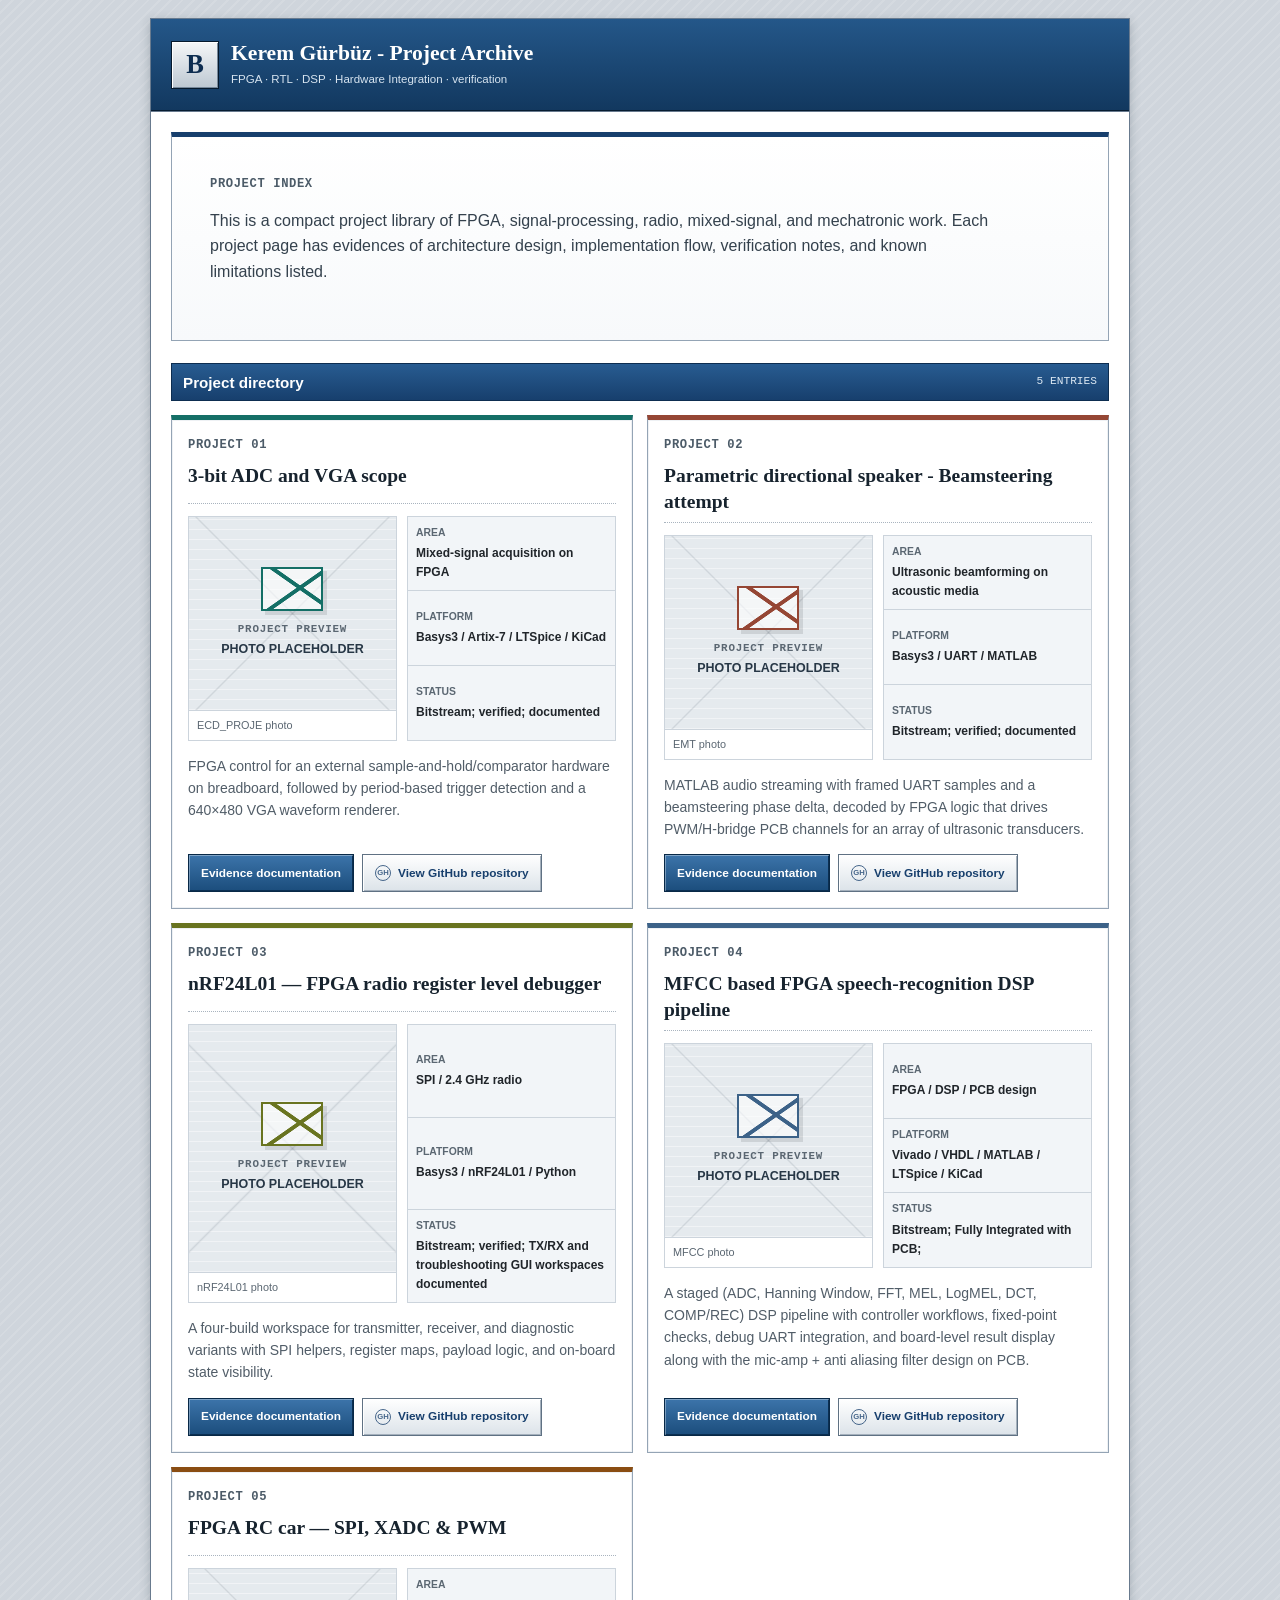
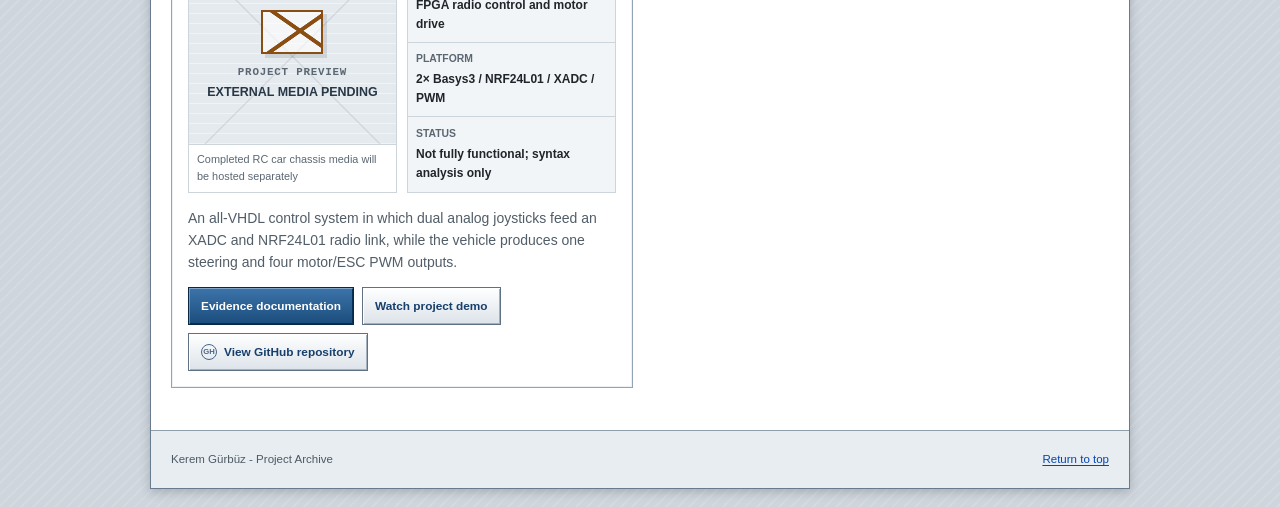
==== index.html @ fc701e77 "Publish media-free engineering portfolio" ====
<!doctype html>
<html lang="en">
  <head>
    <meta charset="utf-8" />
    <meta name="viewport" content="width=device-width, initial-scale=1" />
    <meta
      name="description"
      content="Borek's compact engineering portfolio: FPGA, DSP, radio, mixed-signal, and mechatronic projects with evidence-first documentation."
    />
    <meta name="theme-color" content="#163f73" />
    <title>Kerem Gürbüz - Project Archive</title>
    <link rel="stylesheet" href="styles.css" />
  </head>
  <body>
    <a class="skip-link" href="#main-content">Skip to main content</a>

    <div class="site-shell">
      <header class="site-header">
        <div class="masthead">
          <a class="brand" href="index.html" aria-label="Borek's Engineering Notebook home">
            <span class="brand-mark" aria-hidden="true">B</span>
            <span>
              <strong>Kerem Gürbüz - Project Archive</strong>
              <small>FPGA · RTL · DSP · Hardware Integration · verification</small>
            </span>
          </a>
        </div>
      </header>

      <main id="main-content">
        <section class="welcome-panel" aria-labelledby="welcome-title">
          <p class="page-label">PROJECT INDEX</p>
          <h1 id="welcome-title"></h1>
          <p class="lead">
            This is a compact project library of FPGA, signal-processing, radio, mixed-signal, and mechatronic work.
            Each project page has evidences of architecture design, implementation flow,
            verification notes, and known limitations listed.
          </p>
        </section>

        <section id="projects" class="content-section" aria-labelledby="projects-title">
          <div class="section-titlebar">
            <h2 id="projects-title">Project directory</h2>
            <span>5 entries</span>
          </div>

          <div class="project-list">
            <article class="project-entry project-ecd">
              <header>
                <p class="project-number">PROJECT 01</p>
                <h3>3-bit ADC and VGA scope</h3>
              </header>
              <div class="project-summary">
                <figure class="project-preview">
                  <div
                    class="project-preview-placeholder"
                    role="img"
                    aria-label="Placeholder for an ECD_PROJE project preview photo"
                  >
                    <span>Project preview</span>
                    <strong>Photo placeholder</strong>
                  </div>
                  <figcaption>ECD_PROJE photo</figcaption>
                </figure>
                <dl class="project-facts">
                  <div><dt>Area</dt><dd>Mixed-signal acquisition on FPGA</dd></div>
                  <div><dt>Platform</dt><dd>Basys3 / Artix-7 / LTSpice / KiCad</dd></div>
                  <div><dt>Status</dt><dd>Bitstream; verified; documented</dd></div>
                </dl>
              </div>
              <p>
                FPGA control for an external sample-and-hold/comparator hardware on breadboard, followed
                by period-based trigger detection and a 640×480 VGA waveform renderer.
              </p>
              <div class="entry-actions" aria-label="ECD_PROJE links">
                <a class="button primary" href="projects/ecd-proje.html">Evidence documentation</a>
                <a class="button repository-button" href="https://github.com/Borek-32/EEE313-VGA-Scope-3-Bit-ADC-BASYS3" data-repository="ecd-proje"><span class="github-logo" aria-hidden="true">GH</span>View GitHub repository</a>
              </div>
            </article>

            <article class="project-entry project-emt">
              <header>
                <p class="project-number">PROJECT 02</p>
                <h3>Parametric directional speaker - Beamsteering attempt</h3>
              </header>
              <div class="project-summary">
                <figure class="project-preview">
                  <div
                    class="project-preview-placeholder"
                    role="img"
                    aria-label="Placeholder for an EMT project preview photo"
                  >
                    <span>Project preview</span>
                    <strong>Photo placeholder</strong>
                  </div>
                  <figcaption>EMT photo</figcaption>
                </figure>
                <dl class="project-facts">
                  <div><dt>Area</dt><dd>Ultrasonic beamforming on acoustic media</dd></div>
                  <div><dt>Platform</dt><dd>Basys3 / UART / MATLAB</dd></div>
                  <div><dt>Status</dt><dd>Bitstream; verified; documented</dd></div>
                </dl>
              </div>
              <p>
                MATLAB audio streaming with framed UART samples and a beamsteering phase delta, decoded by
                FPGA logic that drives PWM/H-bridge PCB channels for an array of ultrasonic transducers.
              </p>
              <div class="entry-actions" aria-label="EMT project links">
                <a class="button primary" href="projects/emtproject.html">Evidence documentation</a>
                <a class="button repository-button" href="https://github.com/Borek-32/EEE351-Parametric-Speaker-Beam-steering-Attempt-BASYS3" data-repository="emtproject"><span class="github-logo" aria-hidden="true">GH</span>View GitHub repository</a>
              </div>
            </article>

            <article class="project-entry project-nrf">
              <header>
                <p class="project-number">PROJECT 03</p>
                <h3>nRF24L01 — FPGA radio register level debugger</h3>
              </header>
              <div class="project-summary">
                <figure class="project-preview">
                  <div
                    class="project-preview-placeholder"
                    role="img"
                    aria-label="Placeholder for an nRF24L01 project preview photo"
                  >
                    <span>Project preview</span>
                    <strong>Photo placeholder</strong>
                  </div>
                  <figcaption>nRF24L01 photo</figcaption>
                </figure>
                <dl class="project-facts">
                  <div><dt>Area</dt><dd>SPI / 2.4 GHz radio</dd></div>
                  <div><dt>Platform</dt><dd>Basys3 / nRF24L01 / Python</dd></div>
                  <div><dt>Status</dt><dd>Bitstream; verified; TX/RX and troubleshooting GUI workspaces documented</dd></div>
                </dl>
              </div>
              <p>
                A four-build workspace for transmitter, receiver, and diagnostic variants with
                SPI helpers, register maps, payload logic, and on-board state visibility.
              </p>
              <div class="entry-actions" aria-label="nRF24L01 project links">
                <a class="button primary" href="projects/nrf-project.html">Evidence documentation</a>
                <a class="button repository-button" href="https://github.com/Borek-32/EEE102-NRF24L01-Radio-Debugger-for-RC-car-Project-BASYS3" data-repository="nrf-project"><span class="github-logo" aria-hidden="true">GH</span>View GitHub repository</a>
              </div>
            </article>

            <article class="project-entry project-mfcc">
              <header>
                <p class="project-number">PROJECT 04</p>
                <h3>MFCC based FPGA speech-recognition DSP pipeline</h3>
              </header>
              <div class="project-summary">
                <figure class="project-preview">
                  <div
                    class="project-preview-placeholder"
                    role="img"
                    aria-label="Placeholder for an MFCC project preview photo"
                  >
                    <span>Project preview</span>
                    <strong>Photo placeholder</strong>
                  </div>
                  <figcaption>MFCC photo</figcaption>
                </figure>
                <dl class="project-facts">
                  <div><dt>Area</dt><dd>FPGA / DSP / PCB design</dd></div>
                  <div><dt>Platform</dt><dd>Vivado / VHDL / MATLAB / LTSpice / KiCad</dd></div>
                  <div><dt>Status</dt><dd>Bitstream; Fully Integrated with PCB; </dd></div>
                </dl>
              </div>
              <p>
                A staged (ADC, Hanning Window, FFT, MEL, LogMEL, DCT, COMP/REC) DSP pipeline with controller workflows, fixed-point
                checks, debug UART integration, and board-level result display along with the mic-amp + anti aliasing filter design on PCB.
              </p>
              <div class="entry-actions" aria-label="MFCC project links">
                <a class="button primary" href="projects/mfcc-project.html">Evidence documentation</a>
                <a class="button repository-button" href="https://github.com/Borek-32/EEE491-Spoken-Digit-Recognizer-BASYS3" data-repository="mfcc-project"><span class="github-logo" aria-hidden="true">GH</span>View GitHub repository</a>
              </div>
            </article>

            <article class="project-entry project-rc">
              <header>
                <p class="project-number">PROJECT 05</p>
                <h3>FPGA RC car — SPI, XADC &amp; PWM</h3>
              </header>
              <div class="project-summary">
                <figure class="project-preview">
                  <div
                    class="project-preview-placeholder"
                    role="img"
                    aria-label="Media placeholder for the completed RC car chassis"
                  >
                    <span>Project preview</span>
                    <strong>External media pending</strong>
                  </div>
                  <figcaption>Completed RC car chassis media will be hosted separately</figcaption>
                </figure>
                <dl class="project-facts">
                  <div><dt>Area</dt><dd>FPGA radio control and motor drive</dd></div>
                  <div><dt>Platform</dt><dd>2× Basys3 / NRF24L01 / XADC / PWM</dd></div>
                  <div><dt>Status</dt><dd>Not fully functional; syntax analysis only</dd></div>
                </dl>
              </div>
              <p>
                An all-VHDL control system in which dual analog joysticks feed an XADC and
                NRF24L01 radio link, while the vehicle produces one steering and four motor/ESC
                PWM outputs.
              </p>
              <div class="entry-actions" aria-label="FPGA RC car project links">
                <a class="button primary" href="projects/rc-car.html">Evidence documentation</a>
                <a class="button" href="https://youtu.be/JlileyPvNLM?si=4B1xvQ-6fF4RnPQ1">Watch project demo</a>
                <a class="button repository-button" href="https://github.com/Borek-32/EEE102-FPGA-RC-Car-BASYS3" data-repository="rc-car"><span class="github-logo" aria-hidden="true">GH</span>View GitHub repository</a>
              </div>
            </article>
          </div>
        </section>

      </main>

      <footer class="site-footer">
        <p>Kerem Gürbüz - Project Archive</p>
        <p><a href="#main-content">Return to top</a></p>
      </footer>
    </div>
  </body>
</html>
---- styles.css ----
:root {
  color-scheme: light;
  --page-bg: #cfd5dc;
  --paper: #ffffff;
  --paper-alt: #f2f5f8;
  --ink: #20252a;
  --muted: #515d68;
  --navy: #173f6d;
  --navy-dark: #0d2d50;
  --link: #0645ad;
  --visited: #4f2b75;
  --line: #94a4b5;
  --line-light: #ccd4dc;
  --accent: #2d67a3;
  --max-width: 980px;
}

* {
  box-sizing: border-box;
}

html {
  scroll-behavior: smooth;
}

body {
  margin: 0;
  background:
    repeating-linear-gradient(
      135deg,
      rgba(255, 255, 255, 0.12) 0,
      rgba(255, 255, 255, 0.12) 2px,
      transparent 2px,
      transparent 8px
    ),
    var(--page-bg);
  color: var(--ink);
  font-family: Verdana, Tahoma, Arial, sans-serif;
  font-size: 14px;
  line-height: 1.58;
}

a {
  color: var(--link);
  text-decoration: underline;
  text-underline-offset: 2px;
}

a:visited {
  color: var(--visited);
}

a:hover {
  color: #b02319;
}

h1,
h2,
h3,
p {
  margin-top: 0;
}

h1,
h2,
h3 {
  color: #17232e;
  font-family: Georgia, "Times New Roman", serif;
}

h1 {
  margin-bottom: 14px;
  font-size: clamp(2rem, 5vw, 2.85rem);
  line-height: 1.1;
}

h2 {
  margin-bottom: 12px;
  font-size: 1.35rem;
  line-height: 1.25;
}

h3 {
  margin-bottom: 8px;
  font-size: 1.08rem;
  line-height: 1.3;
}

code {
  padding: 1px 4px;
  border: 1px solid #d1d6db;
  background: #f4f4f4;
  color: #232323;
  font-family: Consolas, "Courier New", monospace;
  font-size: 0.93em;
  overflow-wrap: anywhere;
}

.skip-link {
  position: fixed;
  top: 8px;
  left: 8px;
  z-index: 100;
  transform: translateY(-160%);
  padding: 8px 12px;
  border: 2px solid #000;
  background: #fff;
  color: #000;
  font-weight: bold;
}

.skip-link:focus {
  transform: translateY(0);
}

.site-shell {
  width: min(var(--max-width), calc(100% - 28px));
  margin: 18px auto;
  border: 1px solid #687a8e;
  background: var(--paper);
  box-shadow: 0 3px 10px rgba(20, 34, 48, 0.24);
}

.site-header {
  border-bottom: 1px solid #687a8e;
}

.masthead {
  display: flex;
  min-height: 92px;
  align-items: center;
  justify-content: space-between;
  gap: 24px;
  padding: 15px 20px;
  border-bottom: 1px solid #071c31;
  background: linear-gradient(#245789, #12385f);
  color: #fff;
}

.brand,
.brand:visited {
  display: inline-flex;
  align-items: center;
  gap: 12px;
  color: #fff;
  text-decoration: none;
}

.brand:hover {
  color: #fff;
}

.brand-mark {
  display: grid;
  width: 48px;
  height: 48px;
  flex: 0 0 auto;
  place-items: center;
  border: 1px solid #061a2d;
  background: linear-gradient(#f5f7f8, #bdc8d2);
  box-shadow:
    inset 1px 1px #fff,
    inset -1px -1px #77899b;
  color: var(--navy-dark);
  font-family: Georgia, "Times New Roman", serif;
  font-size: 1.65rem;
  font-weight: bold;
}

.brand strong,
.brand small {
  display: block;
}

.brand strong {
  font-family: Georgia, "Times New Roman", serif;
  font-size: 1.35rem;
  line-height: 1.18;
}

.brand small {
  margin-top: 3px;
  color: #d7e4f0;
  font-size: 0.72rem;
}

.masthead-note {
  margin: 0;
  color: #d7e4f0;
  font-family: "Courier New", monospace;
  font-size: 0.78rem;
  text-align: right;
  text-transform: uppercase;
}

.main-nav {
  display: flex;
  flex-wrap: wrap;
  min-height: 40px;
  align-items: stretch;
  background: linear-gradient(#f8fafc, #dbe2e9);
}

.main-nav a,
.main-nav a:visited {
  display: inline-flex;
  min-height: 40px;
  align-items: center;
  padding: 8px 14px;
  border-right: 1px solid #aab6c2;
  color: #173f6d;
  font-size: 0.78rem;
  font-weight: bold;
  text-decoration: none;
}

.main-nav a:hover,
.main-nav a:focus-visible {
  background: #fff;
  color: #8f211a;
}

main {
  padding: 20px;
}

.welcome-panel,
.project-intro {
  padding: clamp(22px, 5vw, 38px);
  border: 1px solid var(--line);
  border-top: 5px solid var(--navy);
  background: linear-gradient(180deg, #fff 0, #f7f9fb 100%);
}

.page-label,
.project-number {
  margin-bottom: 8px;
  color: #4c5b68;
  font-family: "Courier New", monospace;
  font-size: 0.76rem;
  font-weight: bold;
  letter-spacing: 0.05em;
}

.lead {
  max-width: 790px;
  margin-bottom: 18px;
  color: #34414d;
  font-size: 1rem;
}

.content-section {
  margin: 22px 0;
  scroll-margin-top: 16px;
}

.section-titlebar {
  display: flex;
  min-height: 38px;
  align-items: center;
  justify-content: space-between;
  gap: 16px;
  padding: 7px 11px;
  border: 1px solid var(--navy-dark);
  background: linear-gradient(#285c91, #173f6d);
  color: #fff;
}

.section-titlebar h2 {
  margin: 0;
  color: #fff;
  font-family: Verdana, Tahoma, Arial, sans-serif;
  font-size: 0.95rem;
}

.section-titlebar span {
  color: #dce8f3;
  font-family: "Courier New", monospace;
  font-size: 0.7rem;
  text-transform: uppercase;
}

.project-list {
  display: grid;
  grid-template-columns: repeat(2, minmax(0, 1fr));
  gap: 14px;
  padding-top: 14px;
}

.project-entry {
  --accent: #2d67a3;
  display: flex;
  min-width: 0;
  flex-direction: column;
  padding: 16px;
  border: 1px solid var(--line);
  border-top: 5px solid var(--accent);
  background: #fff;
  box-shadow: inset 0 0 0 1px #eef1f4;
}

.project-entry header {
  min-height: 68px;
  padding-bottom: 8px;
  border-bottom: 1px dotted #a9b4bf;
}

.project-entry h3 {
  margin-bottom: 0;
  font-size: 1.22rem;
}

.project-entry > p {
  color: var(--muted);
}

.project-ecd {
  --accent: #146f66;
}

.project-emt {
  --accent: #954634;
}

.project-nrf {
  --accent: #697420;
}

.project-mfcc {
  --accent: #3c6288;
}

.project-rc {
  --accent: #8a4d12;
}

.project-facts {
  display: grid;
  grid-template-columns: repeat(3, minmax(0, 1fr));
  gap: 0;
  margin: 12px 0 14px;
  border: 1px solid var(--line-light);
}

.project-facts div {
  min-width: 0;
  padding: 8px;
  border-right: 1px solid var(--line-light);
  background: var(--paper-alt);
}

.project-facts div:last-child {
  border-right: 0;
}

.project-facts dt {
  margin-bottom: 3px;
  color: #5b6772;
  font-size: 0.65rem;
  font-weight: bold;
  text-transform: uppercase;
}

.project-facts dd {
  margin: 0;
  font-size: 0.75rem;
  font-weight: bold;
  overflow-wrap: anywhere;
}

.project-summary {
  display: grid;
  grid-template-columns: repeat(2, minmax(0, 1fr));
  align-items: stretch;
  gap: 10px;
  margin: 12px 0 14px;
}

.project-entry .project-summary .project-facts {
  grid-template-columns: 1fr;
  grid-template-rows: repeat(3, minmax(0, 1fr));
  margin: 0;
}

.project-entry .project-summary .project-facts div {
  display: flex;
  justify-content: center;
  flex-direction: column;
  border-right: 0;
  border-bottom: 1px solid var(--line-light);
}

.project-entry .project-summary .project-facts div:last-child {
  border-bottom: 0;
}

.project-preview {
  display: flex;
  min-width: 0;
  flex-direction: column;
  margin: 0;
  border: 1px solid var(--line-light);
  background: #fff;
}

.project-preview-placeholder {
  position: relative;
  display: grid;
  min-height: 150px;
  flex: 1;
  place-content: center;
  gap: 2px;
  overflow: hidden;
  border-bottom: 1px solid var(--line-light);
  background:
    linear-gradient(135deg, transparent 49.5%, rgba(76, 91, 104, 0.14) 50%, transparent 50.5%),
    linear-gradient(45deg, transparent 49.5%, rgba(76, 91, 104, 0.14) 50%, transparent 50.5%),
    repeating-linear-gradient(
      0deg,
      rgba(255, 255, 255, 0.45) 0,
      rgba(255, 255, 255, 0.45) 1px,
      transparent 1px,
      transparent 10px
    ),
    #e5eaee;
  color: #44525e;
  text-align: center;
}

.project-preview-image {
  display: block;
  width: 100%;
  min-height: 150px;
  flex: 1;
  border-bottom: 1px solid var(--line-light);
  object-fit: cover;
}

.project-preview-placeholder::before {
  content: "";
  width: 58px;
  height: 40px;
  margin: 0 auto 8px;
  border: 2px solid var(--accent);
  background:
    linear-gradient(145deg, transparent 52%, var(--accent) 53% 58%, transparent 59%),
    linear-gradient(35deg, transparent 55%, var(--accent) 56% 61%, transparent 62%),
    rgba(255, 255, 255, 0.58);
  box-shadow: 4px 4px 0 rgba(32, 37, 42, 0.12);
}

.project-preview-placeholder span,
.project-preview-placeholder strong {
  position: relative;
  z-index: 1;
  display: block;
}

.project-preview-placeholder span {
  color: #5b6772;
  font-family: "Courier New", monospace;
  font-size: 0.68rem;
  font-weight: bold;
  letter-spacing: 0.07em;
  text-transform: uppercase;
}

.project-preview-placeholder strong {
  color: #273746;
  font-size: 0.78rem;
  text-transform: uppercase;
}

.project-preview figcaption {
  padding: 6px 8px;
  color: #5b6772;
  font-size: 0.68rem;
}

.entry-actions {
  display: flex;
  flex-wrap: wrap;
  gap: 8px;
  margin-top: auto;
}

.button,
.button:visited {
  display: inline-flex;
  min-height: 38px;
  align-items: center;
  justify-content: center;
  padding: 8px 12px;
  border: 1px solid #5f7183;
  background: linear-gradient(#fff, #dce3e9);
  box-shadow:
    inset 1px 1px #fff,
    inset -1px -1px #a4b0bc;
  color: #173f6d;
  font-family: Verdana, Tahoma, Arial, sans-serif;
  font-size: 0.74rem;
  font-weight: bold;
  line-height: 1.2;
  text-decoration: none;
}

.button:hover,
.button:focus-visible {
  background: #fff;
  color: #a21e16;
}

.button.primary,
.button.primary:visited {
  border-color: #082846;
  background: linear-gradient(#3c74aa, #1b4d7c);
  box-shadow:
    inset 1px 1px rgba(255, 255, 255, 0.35),
    inset -1px -1px #0b2f52;
  color: #fff;
}

.button.primary:hover,
.button.primary:focus-visible {
  background: #123f6d;
  color: #fff;
}

.repository-button {
  gap: 7px;
}

.disabled-button,
.disabled-button:hover {
  cursor: not-allowed;
  background: #edf0f2;
  box-shadow: none;
  color: #65717c;
}

.github-logo {
  display: inline-grid;
  width: 16px;
  height: 16px;
  flex: 0 0 auto;
  place-items: center;
  border: 1px solid currentColor;
  border-radius: 50%;
  font-family: Verdana, Tahoma, Arial, sans-serif;
  font-size: 0.48rem;
  font-weight: bold;
  line-height: 1;
  opacity: 0.78;
}

.summary-grid {
  display: grid;
  grid-template-columns: repeat(3, minmax(0, 1fr));
  border: 1px solid var(--line);
  border-top: 0;
}

.summary-grid article {
  min-width: 0;
  padding: 14px;
  border-right: 1px solid var(--line-light);
  background: #fff;
}

.summary-grid article:last-child {
  border-right: 0;
}

.summary-grid p {
  margin: 0;
  color: var(--muted);
  font-size: 0.82rem;
}

.plain-panel {
  padding: 15px;
  border: 1px solid var(--line);
  background: var(--paper-alt);
}

.plain-panel p:last-child {
  margin-bottom: 0;
}

.source-note {
  color: var(--muted);
  font-size: 0.78rem;
}

.site-footer {
  display: flex;
  align-items: center;
  justify-content: space-between;
  gap: 18px;
  min-height: 58px;
  padding: 12px 20px;
  border-top: 1px solid #8f9ead;
  background: #e8edf1;
  color: #4e5964;
  font-size: 0.72rem;
}

.site-footer p {
  margin: 0;
}

/* Project evidence pages */

.breadcrumb {
  margin-bottom: 12px;
  font-size: 0.75rem;
}

.project-intro {
  border-top-color: var(--accent);
}

.project-intro .entry-actions {
  margin: 20px 0;
}

.project-facts.wide {
  grid-template-columns: repeat(4, minmax(0, 1fr));
  margin-top: 22px;
  margin-bottom: 0;
}

.project-facts.wide div {
  padding: 10px;
}

.project-facts.wide dt {
  color: var(--accent);
}

.summary-grid h3 {
  margin-bottom: 7px;
  color: var(--accent);
}

.flow-list {
  padding: 0;
  margin: 0;
  border: 1px solid var(--line);
  border-top: 0;
  list-style: none;
  counter-reset: steps;
}

.flow-list li {
  display: grid;
  grid-template-columns: minmax(190px, 0.62fr) minmax(0, 1.38fr);
  gap: 14px;
  padding: 13px 15px 13px 54px;
  border-bottom: 1px solid var(--line-light);
  background: #fff;
  counter-increment: steps;
  position: relative;
}

.flow-list li:nth-child(even) {
  background: #f4f6f8;
}

.flow-list li:last-child {
  border-bottom: 0;
}

.flow-list li::before {
  content: counter(steps, decimal-leading-zero);
  position: absolute;
  top: 11px;
  left: 14px;
  width: 28px;
  color: var(--accent);
  font-family: "Courier New", monospace;
  font-weight: bold;
}

.flow-list strong {
  color: #1c2935;
}

.flow-list span {
  color: var(--muted);
  font-size: 0.84rem;
}

.table-wrap {
  max-width: 100%;
  overflow-x: auto;
  border: 1px solid var(--line);
  border-top: 0;
}

.evidence-table {
  width: 100%;
  min-width: 680px;
  border-collapse: collapse;
  background: #fff;
  font-size: 0.8rem;
}

.evidence-table th,
.evidence-table td {
  padding: 10px;
  border-right: 1px solid var(--line-light);
  border-bottom: 1px solid var(--line-light);
  text-align: left;
  vertical-align: top;
}

.evidence-table th:last-child,
.evidence-table td:last-child {
  border-right: 0;
}

.evidence-table tbody tr:last-child th,
.evidence-table tbody tr:last-child td {
  border-bottom: 0;
}

.evidence-table thead th {
  background: #dfe7ef;
  color: #183a5f;
  font-size: 0.7rem;
  text-transform: uppercase;
}

.evidence-table tbody tr:nth-child(even) {
  background: #f6f7f8;
}

.evidence-table tbody th {
  width: 24%;
  color: #283846;
}

.evidence-table td:last-child {
  width: 23%;
  color: #4b5b68;
  font-weight: bold;
}

.source-note {
  margin: 10px 0 0;
  padding: 10px;
  border-left: 4px solid var(--accent);
  background: #f2f5f7;
}

.two-column {
  display: grid;
  grid-template-columns: repeat(2, minmax(0, 1fr));
  gap: 12px;
  padding-top: 12px;
}

.two-column h3 {
  color: var(--accent);
}

.project-hero-media {
  margin: 22px 0 0;
  border: 1px solid var(--line);
  background: #fff;
}

.project-hero-media img {
  display: block;
  width: 100%;
  max-height: 430px;
  object-fit: cover;
}

.media-placeholder {
  display: grid;
  min-height: 190px;
  flex: 1;
  place-content: center;
  gap: 5px;
  padding: 22px;
  background:
    linear-gradient(135deg, transparent 49.5%, rgba(76, 91, 104, 0.12) 50%, transparent 50.5%),
    linear-gradient(45deg, transparent 49.5%, rgba(76, 91, 104, 0.12) 50%, transparent 50.5%),
    repeating-linear-gradient(
      0deg,
      rgba(255, 255, 255, 0.52) 0,
      rgba(255, 255, 255, 0.52) 1px,
      transparent 1px,
      transparent 12px
    ),
    #e5eaee;
  color: #44525e;
  text-align: center;
}

.media-placeholder span {
  color: var(--accent);
  font-family: "Courier New", monospace;
  font-size: 0.72rem;
  font-weight: bold;
  letter-spacing: 0.06em;
  text-transform: uppercase;
}

.media-placeholder strong {
  color: #273746;
  font-size: 0.8rem;
  text-transform: uppercase;
}

.hero-media-placeholder {
  min-height: 360px;
}

.project-hero-media figcaption,
.evidence-gallery figcaption {
  padding: 8px 10px;
  border-top: 1px solid var(--line-light);
  color: #5b6772;
  font-size: 0.72rem;
}

.evidence-gallery {
  display: grid;
  grid-template-columns: repeat(2, minmax(0, 1fr));
  gap: 12px;
  padding-top: 12px;
}

.evidence-gallery figure {
  display: flex;
  min-width: 0;
  flex-direction: column;
  margin: 0;
  border: 1px solid var(--line);
  background: #fff;
}

.evidence-gallery img {
  display: block;
  width: 100%;
  aspect-ratio: 16 / 9;
  flex: 1;
  background: #e7ebef;
  object-fit: contain;
}

.project-pager {
  display: flex;
  justify-content: space-between;
  gap: 18px;
  margin-top: 22px;
  padding-top: 14px;
  border-top: 1px dotted #8f9aa5;
  font-size: 0.8rem;
  font-weight: bold;
}

:focus-visible {
  outline: 3px solid #111;
  outline-offset: 2px;
  box-shadow: 0 0 0 5px #ffbf47 !important;
}

@media (max-width: 800px) {
  .project-list,
  .summary-grid,
  .two-column,
  .evidence-gallery {
    grid-template-columns: 1fr;
  }

  .summary-grid article {
    border-right: 0;
    border-bottom: 1px solid var(--line-light);
  }

  .summary-grid article:last-child {
    border-bottom: 0;
  }

  .project-entry header {
    min-height: 0;
  }

  .project-facts.wide {
    grid-template-columns: repeat(2, minmax(0, 1fr));
  }

  .project-facts.wide div:nth-child(2) {
    border-right: 0;
  }

  .project-facts.wide div:nth-child(-n + 2) {
    border-bottom: 1px solid var(--line-light);
  }
}

@media (max-width: 580px) {
  body {
    font-size: 13px;
  }

  .site-shell {
    width: 100%;
    margin: 0;
    border: 0;
    box-shadow: none;
  }

  .masthead {
    min-height: 0;
    align-items: flex-start;
    flex-direction: column;
    gap: 10px;
    padding: 13px;
  }

  .brand-mark {
    width: 42px;
    height: 42px;
  }

  .brand strong {
    font-size: 1.12rem;
  }

  .masthead-note {
    text-align: left;
  }

  .main-nav {
    display: grid;
    grid-template-columns: repeat(2, minmax(0, 1fr));
  }

  .main-nav a,
  .main-nav a:visited {
    min-height: 44px;
    border-right: 1px solid #aab6c2;
    border-bottom: 1px solid #aab6c2;
  }

  main {
    padding: 12px;
  }

  .welcome-panel,
  .project-intro {
    padding: 18px 14px;
  }

  .section-titlebar {
    align-items: flex-start;
    flex-direction: column;
    gap: 2px;
  }

  .project-facts,
  .project-facts.wide {
    grid-template-columns: 1fr;
  }

  .project-summary {
    grid-template-columns: 1fr;
  }

  .project-entry .project-summary .project-facts {
    grid-template-rows: none;
  }

  .project-facts div,
  .project-facts.wide div,
  .project-facts.wide div:nth-child(2) {
    border-right: 0;
    border-bottom: 1px solid var(--line-light);
  }

  .project-facts div:last-child,
  .project-facts.wide div:last-child {
    border-bottom: 0;
  }

  .entry-actions {
    flex-direction: column;
  }

  .button {
    width: 100%;
    min-height: 44px;
  }

  .flow-list li {
    grid-template-columns: 1fr;
    gap: 4px;
  }

  .project-pager,
  .site-footer {
    align-items: flex-start;
    flex-direction: column;
  }
}

@media (prefers-reduced-motion: reduce) {
  html {
    scroll-behavior: auto;
  }
}
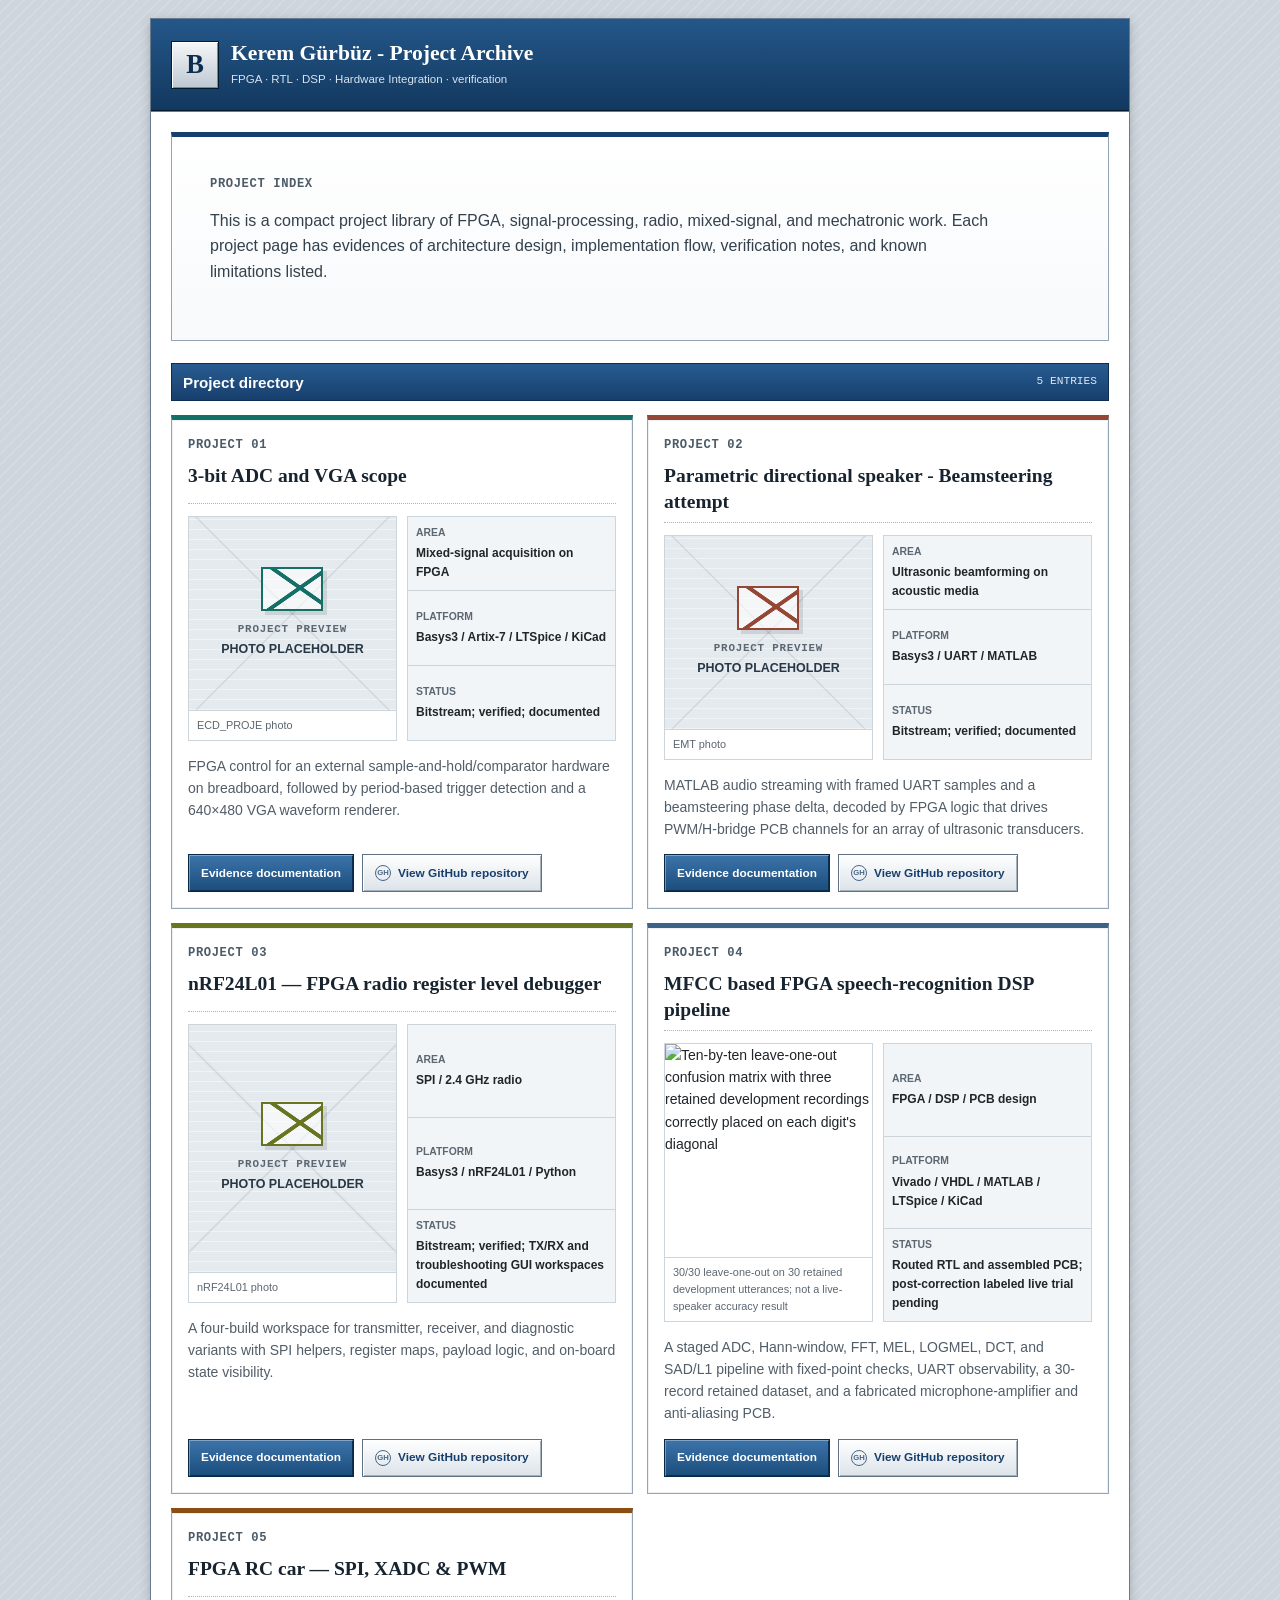
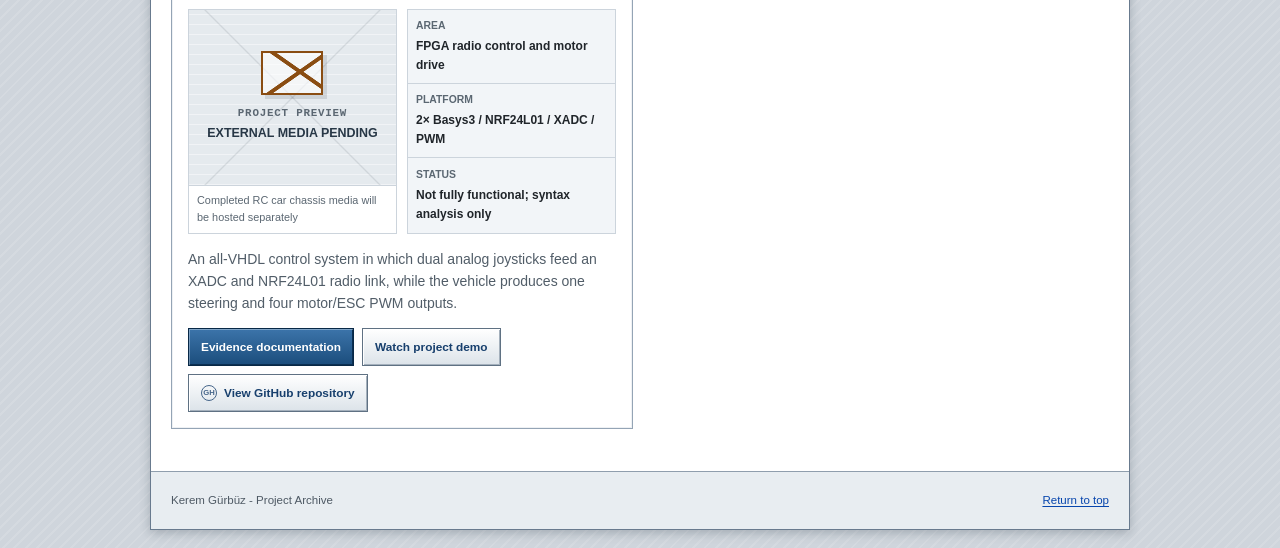
==== commit ca73c2a6: "Publish MFCC report evidence with external media" ====
--- a/index.html
+++ b/index.html
@@ -151,25 +151,27 @@
               </header>
               <div class="project-summary">
                 <figure class="project-preview">
-                  <div
-                    class="project-preview-placeholder"
-                    role="img"
-                    aria-label="Placeholder for an MFCC project preview photo"
-                  >
-                    <span>Project preview</span>
-                    <strong>Photo placeholder</strong>
-                  </div>
-                  <figcaption>MFCC photo</figcaption>
+                  <img
+                    class="project-preview-image"
+                    src="https://res.cloudinary.com/vb29plgf/image/upload/f_auto,q_auto:good,c_limit,w_900/v1785186251/engineering-portfolio/mfcc/spoken-digit-confusion-matrix.png"
+                    width="1457"
+                    height="1403"
+                    alt="Ten-by-ten leave-one-out confusion matrix with three retained development recordings correctly placed on each digit's diagonal"
+                    loading="lazy"
+                    decoding="async"
+                  />
+                  <figcaption>30/30 leave-one-out on 30 retained development utterances; not a live-speaker accuracy result</figcaption>
                 </figure>
                 <dl class="project-facts">
                   <div><dt>Area</dt><dd>FPGA / DSP / PCB design</dd></div>
                   <div><dt>Platform</dt><dd>Vivado / VHDL / MATLAB / LTSpice / KiCad</dd></div>
-                  <div><dt>Status</dt><dd>Bitstream; Fully Integrated with PCB; </dd></div>
-                </dl>
-              </div>
-              <p>
-                A staged (ADC, Hanning Window, FFT, MEL, LogMEL, DCT, COMP/REC) DSP pipeline with controller workflows, fixed-point
-                checks, debug UART integration, and board-level result display along with the mic-amp + anti aliasing filter design on PCB.
+                  <div><dt>Status</dt><dd>Routed RTL and assembled PCB; post-correction labeled live trial pending</dd></div>
+                </dl>
+              </div>
+              <p>
+                A staged ADC, Hann-window, FFT, MEL, LOGMEL, DCT, and SAD/L1 pipeline with
+                fixed-point checks, UART observability, a 30-record retained dataset, and a
+                fabricated microphone-amplifier and anti-aliasing PCB.
               </p>
               <div class="entry-actions" aria-label="MFCC project links">
                 <a class="button primary" href="projects/mfcc-project.html">Evidence documentation</a>
--- a/styles.css
+++ b/styles.css
@@ -852,6 +852,103 @@
   object-fit: contain;
 }
 
+.project-entry.project-mfcc .project-preview-image {
+  background: #fff;
+  object-fit: contain;
+}
+
+.project-mfcc .project-hero-media a,
+.project-mfcc .evidence-gallery a,
+.project-mfcc .report-cover a {
+  display: block;
+}
+
+.project-mfcc .project-hero-media img {
+  height: auto;
+  max-height: 680px;
+  background: #fff;
+  object-fit: contain;
+}
+
+.project-mfcc .evidence-gallery img {
+  height: auto;
+  max-height: 560px;
+  aspect-ratio: auto;
+  object-fit: contain;
+}
+
+.evidence-gallery .wide-media {
+  grid-column: 1 / -1;
+}
+
+.project-mfcc .evidence-gallery figcaption strong {
+  display: block;
+  margin-bottom: 3px;
+  color: #283846;
+}
+
+.project-mfcc .portrait-media a {
+  display: grid;
+  place-items: center;
+  padding: 18px;
+}
+
+.project-mfcc .portrait-media img {
+  width: auto;
+  max-width: min(100%, 440px);
+  max-height: 760px;
+}
+
+.project-mfcc .assembled-board-media a {
+  max-width: 660px;
+  margin: 0 auto;
+}
+
+.project-mfcc .hardware-facts {
+  margin-top: 14px;
+}
+
+.result-boundary {
+  margin-top: 14px;
+  padding: 13px 15px;
+  border-left: 5px solid var(--accent);
+  background: #edf3f8;
+  color: #283846;
+}
+
+.report-cover {
+  max-width: 540px;
+  margin: 18px auto;
+  border: 1px solid var(--line);
+  background: #fff;
+}
+
+.report-cover img {
+  display: block;
+  width: 100%;
+  height: auto;
+  background: #e7ebef;
+}
+
+.report-cover figcaption {
+  padding: 8px 10px;
+  border-top: 1px solid var(--line-light);
+  color: #5b6772;
+  font-size: 0.72rem;
+}
+
+.pdf-frame {
+  display: block;
+  width: 100%;
+  min-height: 680px;
+  border: 1px solid var(--line);
+  background: #e7ebef;
+}
+
+.report-actions {
+  margin-top: 12px;
+}
+
 .project-pager {
   display: flex;
   justify-content: space-between;
@@ -901,6 +998,14 @@
   .project-facts.wide div:nth-child(-n + 2) {
     border-bottom: 1px solid var(--line-light);
   }
+
+  .evidence-gallery .wide-media {
+    grid-column: auto;
+  }
+
+  .pdf-frame {
+    min-height: 500px;
+  }
 }
 
 @media (max-width: 580px) {
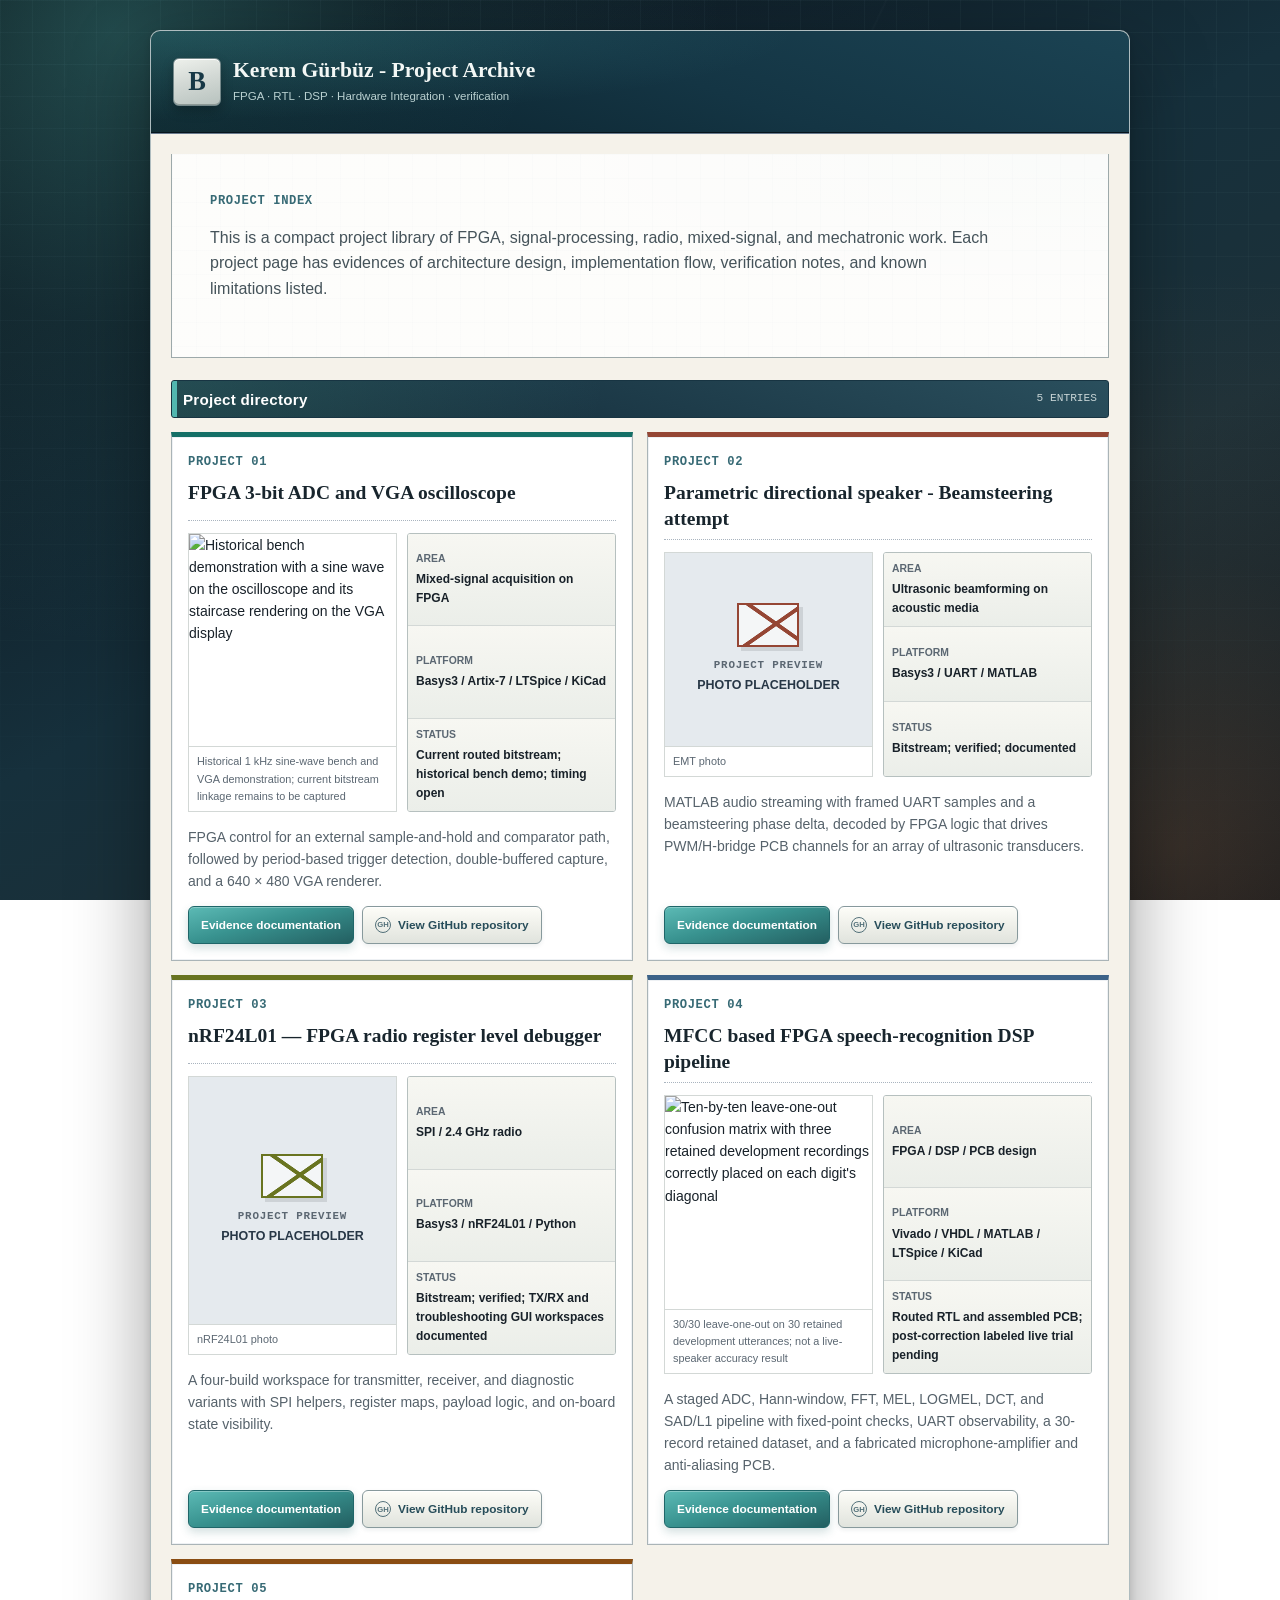
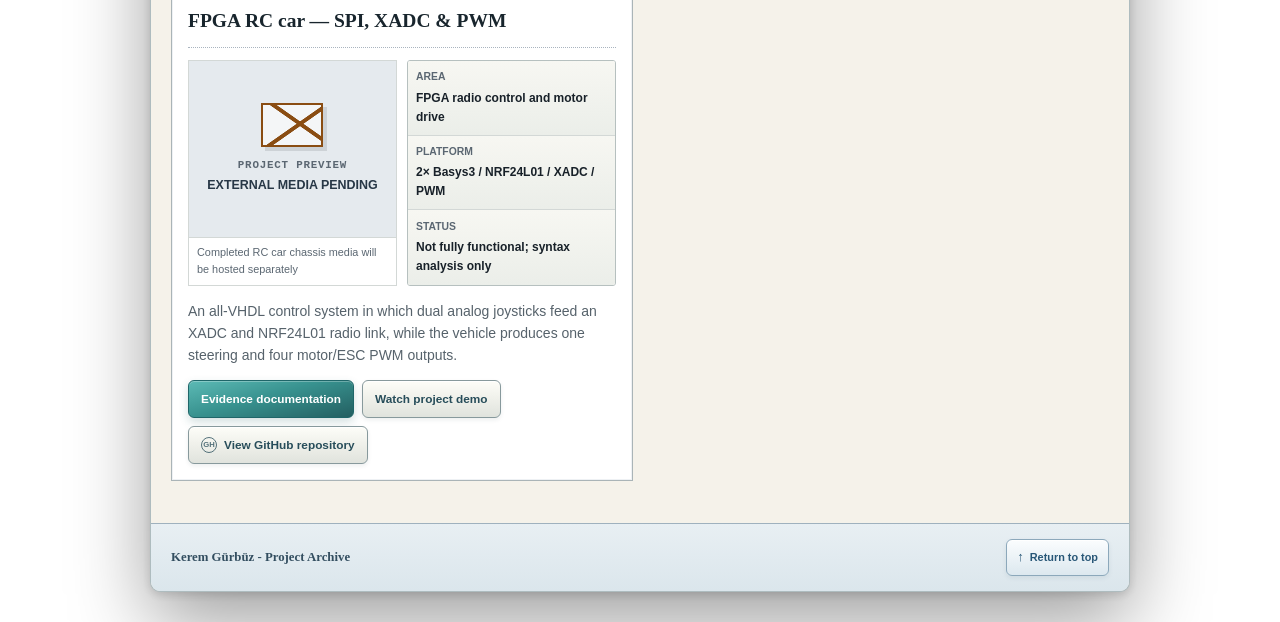
==== commit 8a115f9f: "Publish ECD project evidence page" ====
--- a/index.html
+++ b/index.html
@@ -48,29 +48,30 @@
             <article class="project-entry project-ecd">
               <header>
                 <p class="project-number">PROJECT 01</p>
-                <h3>3-bit ADC and VGA scope</h3>
-              </header>
-              <div class="project-summary">
-                <figure class="project-preview">
-                  <div
-                    class="project-preview-placeholder"
-                    role="img"
-                    aria-label="Placeholder for an ECD_PROJE project preview photo"
-                  >
-                    <span>Project preview</span>
-                    <strong>Photo placeholder</strong>
-                  </div>
-                  <figcaption>ECD_PROJE photo</figcaption>
+                <h3>FPGA 3-bit ADC and VGA oscilloscope</h3>
+              </header>
+              <div class="project-summary">
+                <figure class="project-preview">
+                  <img
+                    class="project-preview-image"
+                    src="https://res.cloudinary.com/vb29plgf/image/upload/f_auto,q_auto:good,c_limit,w_900/v1786982372/one-khz-sine-vga-output_a9tt9t.jpg"
+                    width="1408"
+                    height="734"
+                    alt="Historical bench demonstration with a sine wave on the oscilloscope and its staircase rendering on the VGA display"
+                    loading="lazy"
+                    decoding="async"
+                  />
+                  <figcaption>Historical 1 kHz sine-wave bench and VGA demonstration; current bitstream linkage remains to be captured</figcaption>
                 </figure>
                 <dl class="project-facts">
                   <div><dt>Area</dt><dd>Mixed-signal acquisition on FPGA</dd></div>
                   <div><dt>Platform</dt><dd>Basys3 / Artix-7 / LTSpice / KiCad</dd></div>
-                  <div><dt>Status</dt><dd>Bitstream; verified; documented</dd></div>
-                </dl>
-              </div>
-              <p>
-                FPGA control for an external sample-and-hold/comparator hardware on breadboard, followed
-                by period-based trigger detection and a 640×480 VGA waveform renderer.
+                  <div><dt>Status</dt><dd>Current routed bitstream; historical bench demo; timing open</dd></div>
+                </dl>
+              </div>
+              <p>
+                FPGA control for an external sample-and-hold and comparator path, followed by
+                period-based trigger detection, double-buffered capture, and a 640 × 480 VGA renderer.
               </p>
               <div class="entry-actions" aria-label="ECD_PROJE links">
                 <a class="button primary" href="projects/ecd-proje.html">Evidence documentation</a>
--- a/styles.css
+++ b/styles.css
@@ -412,17 +412,7 @@
   gap: 2px;
   overflow: hidden;
   border-bottom: 1px solid var(--line-light);
-  background:
-    linear-gradient(135deg, transparent 49.5%, rgba(76, 91, 104, 0.14) 50%, transparent 50.5%),
-    linear-gradient(45deg, transparent 49.5%, rgba(76, 91, 104, 0.14) 50%, transparent 50.5%),
-    repeating-linear-gradient(
-      0deg,
-      rgba(255, 255, 255, 0.45) 0,
-      rgba(255, 255, 255, 0.45) 1px,
-      transparent 1px,
-      transparent 10px
-    ),
-    #e5eaee;
+  background: #e5eaee;
   color: #44525e;
   text-align: center;
 }
@@ -530,8 +520,7 @@
   gap: 7px;
 }
 
-.disabled-button,
-.disabled-button:hover {
+.disabled-button {
   cursor: not-allowed;
   background: #edf0f2;
   box-shadow: none;
@@ -859,18 +848,23 @@
 
 .project-mfcc .project-hero-media a,
 .project-mfcc .evidence-gallery a,
-.project-mfcc .report-cover a {
+.project-mfcc .report-cover a,
+.project-ecd .project-hero-media a,
+.project-ecd .evidence-gallery a,
+.project-ecd .report-cover a {
   display: block;
 }
 
-.project-mfcc .project-hero-media img {
+.project-mfcc .project-hero-media img,
+.project-ecd .project-hero-media img {
   height: auto;
   max-height: 680px;
   background: #fff;
   object-fit: contain;
 }
 
-.project-mfcc .evidence-gallery img {
+.project-mfcc .evidence-gallery img,
+.project-ecd .evidence-gallery img {
   height: auto;
   max-height: 560px;
   aspect-ratio: auto;
@@ -881,19 +875,23 @@
   grid-column: 1 / -1;
 }
 
-.project-mfcc .evidence-gallery figcaption strong {
+.project-mfcc .evidence-gallery figcaption strong,
+.project-ecd .project-hero-media figcaption strong,
+.project-ecd .evidence-gallery figcaption strong {
   display: block;
   margin-bottom: 3px;
   color: #283846;
 }
 
-.project-mfcc .portrait-media a {
+.project-mfcc .portrait-media a,
+.project-ecd .portrait-media a {
   display: grid;
   place-items: center;
   padding: 18px;
 }
 
-.project-mfcc .portrait-media img {
+.project-mfcc .portrait-media img,
+.project-ecd .portrait-media img {
   width: auto;
   max-width: min(100%, 440px);
   max-height: 760px;
@@ -904,7 +902,8 @@
   margin: 0 auto;
 }
 
-.project-mfcc .hardware-facts {
+.project-mfcc .hardware-facts,
+.project-ecd .hardware-facts {
   margin-top: 14px;
 }
 
@@ -1119,3 +1118,751 @@
     scroll-behavior: auto;
   }
 }
+
+/* =========================================================
+   BOREK ENGINEERING NOTEBOOK — MFCC SIGNAL LAB THEME
+   Keeps the existing page architecture and component shapes.
+   Visual language: lab instrument + signal processing + PCB.
+   Rev 2: hover restricted to real controls; gradients deepened;
+   corners + shadows softened for a more modern surface language.
+   ========================================================= */
+
+:root {
+  --page-bg: #101820;
+  --paper: #f5f2ea;
+  --paper-alt: #ece9e1;
+  --ink: #182129;
+  --muted: #56626b;
+  --navy: #183747;
+  --navy-dark: #0d242f;
+  --link: #226b8a;
+  --visited: #66557c;
+  --line: #aab4b7;
+  --line-light: #d3d8d6;
+  --accent: #3b9da1;
+
+  --signal: #52b7b0;
+  --scope-blue: #4687ad;
+  --signal-green: #6e9e6c;
+  --pcb-copper: #b86f3f;
+  --report-violet: #756b87;
+  --warning-clay: #9d654e;
+
+  --radius-sm: 3px;
+  --radius-md: 6px;
+  --radius-lg: 10px;
+
+  --surface-shadow: 0 12px 30px rgba(4, 12, 18, 0.16);
+}
+
+/* ---------- PAGE / BACKGROUND ---------- */
+
+body {
+  position: relative;
+  min-height: 100vh;
+  background:
+    radial-gradient(circle at 9% 4%, rgba(82, 183, 176, 0.34) 0, rgba(82, 183, 176, 0.1) 20%, transparent 42%),
+    radial-gradient(circle at 92% 94%, rgba(184, 111, 63, 0.24) 0, rgba(184, 111, 63, 0.07) 20%, transparent 40%),
+    radial-gradient(circle at 50% 40%, rgba(70, 135, 173, 0.1) 0, transparent 55%),
+    linear-gradient(150deg, #070d13 0%, #0e1c25 22%, #16303c 48%, #1c3038 68%, #0a141b 100%);
+  background-attachment: fixed;
+  color: var(--ink);
+  font-family: "IBM Plex Sans", "Segoe UI", Arial, sans-serif;
+}
+
+/* faint oscilloscope / graph-paper grid */
+body::before {
+  content: "";
+  position: fixed;
+  inset: 0;
+  z-index: -1;
+  pointer-events: none;
+  background-image:
+    linear-gradient(rgba(157, 206, 211, 0.045) 1px, transparent 1px),
+    linear-gradient(90deg, rgba(157, 206, 211, 0.045) 1px, transparent 1px);
+  background-size: 32px 32px;
+  mask-image: linear-gradient(to bottom, #000 0%, rgba(0,0,0,.7) 45%, rgba(0,0,0,.15) 100%);
+}
+
+body::after {
+  content: "";
+  position: fixed;
+  inset: 0;
+  z-index: -1;
+  pointer-events: none;
+  background:
+    linear-gradient(115deg, transparent 0 52%, rgba(255,255,255,0.018) 52.15%, transparent 52.3% 100%);
+}
+
+/* ---------- TYPOGRAPHY ---------- */
+
+h1,
+h2,
+h3 {
+  color: #18252d;
+}
+
+h1 {
+  letter-spacing: -0.035em;
+}
+
+a {
+  color: var(--link);
+}
+
+a:hover {
+  color: #b35e34;
+}
+
+/* ---------- SHELL ---------- */
+
+.site-shell {
+  width: min(var(--max-width), calc(100% - 40px));
+  margin: 30px auto;
+  border: 1px solid rgba(151, 170, 177, 0.75);
+  border-radius: var(--radius-lg);
+  overflow: hidden;
+  background: var(--paper);
+  box-shadow:
+    0 30px 80px rgba(0,0,0,0.38),
+    0 3px 10px rgba(0,0,0,0.14);
+}
+
+/* ---------- HEADER ---------- */
+
+.masthead {
+  position: relative;
+  overflow: hidden;
+  min-height: 102px;
+  padding: 18px 22px;
+  border-bottom: 1px solid #06151d;
+  background:
+    radial-gradient(120% 160% at 0% 0%, rgba(82,183,176,0.22), transparent 55%),
+    linear-gradient(115deg, rgba(82,183,176,0.1), transparent 40%),
+    linear-gradient(200deg, #1b4353 0%, #143544 46%, #0a1f28 100%);
+}
+
+.brand,
+.brand:visited {
+  color: #f3f7f5;
+}
+
+.brand small,
+.masthead-note {
+  color: #b9d0d0;
+}
+
+.brand-mark {
+  border: 1px solid #75888a;
+  border-radius: var(--radius-md);
+  background:
+    linear-gradient(165deg, #eef1ec 0%, #d3d9d5 46%, #b7c2be 100%);
+  box-shadow:
+    inset 0 1px #fff,
+    inset 0 -1px #8d9996,
+    0 5px 12px rgba(0,0,0,.24);
+  color: #173846;
+}
+
+.masthead-note {
+  padding: 5px 8px;
+  border-left: 2px solid var(--signal);
+  border-radius: 0 var(--radius-sm) var(--radius-sm) 0;
+  background: rgba(0,0,0,.14);
+}
+
+/* ---------- NAVIGATION ---------- */
+
+.main-nav {
+  position: sticky;
+  top: 0;
+  z-index: 50;
+  background:
+    linear-gradient(180deg, #f6f5f0 0%, #e7e7e1 60%, #dfdfd8 100%);
+  box-shadow: 0 5px 14px rgba(5, 18, 25, 0.11);
+}
+
+.main-nav a,
+.main-nav a:visited {
+  position: relative;
+  color: #284b59;
+  border-right-color: #b9c1c1;
+  transition: background-color .14s ease, color .14s ease;
+}
+
+.main-nav a::after {
+  content: "";
+  position: absolute;
+  left: 12px;
+  right: 12px;
+  bottom: 0;
+  height: 3px;
+  background: var(--signal);
+  transform: scaleX(0);
+  transform-origin: left;
+  transition: transform .16s ease;
+}
+
+/* ---------- INTRO / HERO ---------- */
+
+.project-intro,
+.welcome-panel {
+  position: relative;
+  overflow: hidden;
+  border-color: #9da9aa;
+  border-top: 0;
+  background:
+    linear-gradient(rgba(255,255,255,.82), rgba(255,255,255,.82)),
+    linear-gradient(rgba(48, 91, 102, 0.08) 1px, transparent 1px),
+    linear-gradient(90deg, rgba(48, 91, 102, 0.08) 1px, transparent 1px),
+    radial-gradient(120% 140% at 100% 0%, rgba(59,157,161,0.10), transparent 55%),
+    #f6f3eb;
+  background-size: auto, 24px 24px, 24px 24px, auto, auto;
+}
+
+.page-label,
+.project-number {
+  color: #376a75;
+}
+
+.lead {
+  color: #45535a;
+}
+
+/* ---------- BUTTONS ---------- */
+
+.button,
+.button:visited {
+  border-color: #87999c;
+  border-radius: var(--radius-md);
+  background:
+    linear-gradient(180deg, #fdfdf8 0%, #f0f1eb 46%, #e0e3dd 100%);
+  box-shadow:
+    inset 0 1px #fff,
+    0 2px 4px rgba(31,45,49,.08);
+  color: #274d5a;
+  transition:
+    transform .12s ease,
+    box-shadow .12s ease,
+    border-color .12s ease,
+    background .12s ease;
+}
+
+.button:hover,
+.button:focus-visible {
+  transform: translateY(-1px);
+  border-color: #547d83;
+  background: linear-gradient(180deg, #fffef8 0%, #eef2ec 100%);
+  color: #173d49;
+  box-shadow: 0 5px 12px rgba(25,48,54,.13);
+}
+
+.button.primary,
+.button.primary:visited {
+  border-color: #1f6669;
+  background:
+    linear-gradient(165deg, #5cbab5 0%, #38928f 45%, #235f61 100%);
+  box-shadow:
+    inset 0 1px rgba(255,255,255,.28),
+    0 4px 10px rgba(31,94,96,.20);
+  color: #fff;
+}
+
+.button.primary:hover,
+.button.primary:focus-visible {
+  background: linear-gradient(165deg, #68c6c1 0%, #40a09c 45%, #276b6d 100%);
+  color: #fff;
+}
+
+/* ---------- SECTION COLOR IDENTITY ---------- */
+
+.content-section {
+  --section-accent: var(--signal);
+}
+
+#architecture { --section-accent: var(--signal); }
+#verification { --section-accent: var(--scope-blue); }
+#recognition { --section-accent: var(--signal-green); }
+#results { --section-accent: var(--signal-green); }
+#hardware { --section-accent: var(--pcb-copper); }
+#report { --section-accent: var(--report-violet); }
+#limitations { --section-accent: var(--warning-clay); }
+
+.section-titlebar {
+  position: relative;
+  overflow: hidden;
+  border-color: #173442;
+  border-radius: var(--radius-sm);
+  background:
+    linear-gradient(100deg, color-mix(in srgb, var(--signal) 26%, transparent), transparent 46%),
+    linear-gradient(200deg, #2a4f5d 0%, #1c3947 55%, #12222c 100%);
+}
+
+.section-titlebar::before {
+  content: "";
+  position: absolute;
+  inset: 0 auto 0 0;
+  width: 5px;
+  background: var(--signal);
+}
+
+.section-titlebar h2 {
+  letter-spacing: .015em;
+}
+
+.section-titlebar span {
+  color: #c8d5d6;
+}
+
+/* ---------- SUMMARY / PANELS ---------- */
+
+.summary-grid {
+  background: #e8e8e1;
+}
+
+.summary-grid h3,
+.two-column h3 {
+  color: #315f6b;
+}
+
+/* ---------- FACTS / READOUTS ---------- */
+
+.project-facts {
+  border-color: #b6c0bf;
+  border-radius: var(--radius-sm);
+  overflow: hidden;
+}
+
+.project-facts div {
+  position: relative;
+  background: linear-gradient(180deg, #f7f7f2 0%, #ebeee9 100%);
+}
+
+.project-facts.wide dt {
+  color: #3a6d74;
+}
+
+/* ---------- PIPELINE ---------- */
+
+.flow-list li::before {
+  color: var(--section-accent);
+}
+
+/* ---------- TABLE ---------- */
+
+.evidence-table thead th {
+  background:
+    linear-gradient(180deg, #e7ece9 0%, #d8dfdc 100%);
+  color: #244c58;
+}
+
+/* ---------- NOTES ---------- */
+
+.source-note,
+.result-boundary {
+  border-left-color: var(--section-accent);
+  border-radius: 0 var(--radius-sm) var(--radius-sm) 0;
+  background:
+    linear-gradient(90deg, color-mix(in srgb, var(--section-accent) 9%, #f4f4ee), #f5f5ef 58%);
+}
+
+/* ---------- MEDIA ---------- */
+
+.project-hero-media,
+.evidence-gallery figure,
+.report-cover {
+  border-color: #9eaaab;
+  border-radius: var(--radius-md);
+  overflow: hidden;
+  background: #e9ebe7;
+  box-shadow:
+    0 7px 16px rgba(26, 42, 48, 0.12);
+}
+
+.project-hero-media a,
+.evidence-gallery figure > a,
+.report-cover a {
+  position: relative;
+  overflow: hidden;
+}
+
+/* ---------- FOOTER ---------- */
+
+.site-footer {
+  background:
+    linear-gradient(180deg, #e8e8e1 0%, #dcdfda 100%);
+  color: #566366;
+}
+
+/* ---------- ACCESSIBILITY ---------- */
+
+:focus-visible {
+  outline: 2px solid #244e5b;
+  outline-offset: 2px;
+  box-shadow: 0 0 0 4px rgba(82,183,176,.24) !important;
+}
+
+/* ---------- MOBILE ---------- */
+
+@media (max-width: 580px) {
+  body {
+    background:
+      linear-gradient(160deg, #0d1a22 0%, #17313a 58%, #101a20 100%);
+  }
+
+  .site-shell {
+    width: 100%;
+    margin: 0;
+    border: 0;
+    border-radius: 0;
+    box-shadow: none;
+  }
+
+  .main-nav {
+    position: static;
+  }
+}
+
+@media (prefers-reduced-motion: reduce) {
+  *,
+  *::before,
+  *::after {
+    transition-duration: .01ms !important;
+    animation-duration: .01ms !important;
+    animation-iteration-count: 1 !important;
+  }
+}
+
+/* =========================================================
+   BOTTOM NAV / FOOTER POLISH
+   Keep layout, remove brown final-section accent
+   ========================================================= */
+
+/* ---------- PROJECT PAGER (button-like: keeps hover) ---------- */
+
+.project-pager {
+  position: relative;
+  display: flex;
+  justify-content: space-between;
+  gap: 12px;
+  margin-top: 30px;
+  padding: 20px 0 4px;
+  border-top: 1px solid #b9c7d1;
+  font-size: .78rem;
+  font-weight: 700;
+}
+
+/* Small notebook-like divider label */
+.project-pager::before {
+  content: "PROJECT NAVIGATION";
+  position: absolute;
+  top: -8px;
+  left: 0;
+  padding: 0 8px 0 0;
+  background: #f4f4ee;
+  color: #73838d;
+  font: bold .58rem/1 "Courier New", monospace;
+  letter-spacing: .12em;
+}
+
+.project-pager a,
+.project-pager a:visited {
+  position: relative;
+  display: inline-flex;
+  min-height: 46px;
+  align-items: center;
+  gap: 8px;
+  padding: 10px 14px;
+  border: 1px solid #9eb1bf;
+  border-radius: var(--radius-md);
+  background:
+    linear-gradient(180deg, #fdfefe 0%, #e8eef2 100%);
+  box-shadow:
+    inset 0 1px rgba(255,255,255,.9),
+    0 3px 8px rgba(22,48,67,.09);
+  color: #234d6b;
+  text-decoration: none;
+  transition:
+    transform .14s ease,
+    border-color .14s ease,
+    background .14s ease,
+    box-shadow .14s ease,
+    color .14s ease;
+}
+
+.project-pager a:hover,
+.project-pager a:focus-visible {
+  transform: translateY(-2px);
+  border-color: #5f8fb2;
+  background:
+    linear-gradient(180deg, #ffffff 0%, #e2edf5 100%);
+  box-shadow:
+    0 7px 15px rgba(28,69,99,.14);
+  color: #173d59;
+}
+
+/* Next project gets a stronger visual priority */
+.project-pager a:last-child,
+.project-pager a:last-child:visited {
+  border-color: #275f88;
+  background:
+    linear-gradient(165deg, #4d97c9 0%, #2f709c 45%, #1e4c6c 100%);
+  box-shadow:
+    inset 0 1px rgba(255,255,255,.22),
+    0 4px 10px rgba(33,83,118,.20);
+  color: #fff;
+}
+
+.project-pager a:last-child:hover,
+.project-pager a:last-child:focus-visible {
+  border-color: #1f5379;
+  background:
+    linear-gradient(165deg, #5aa2d3 0%, #3679a4 45%, #23557a 100%);
+  box-shadow:
+    0 8px 17px rgba(33,83,118,.25);
+  color: #fff;
+}
+
+/* Slight directional movement without changing text */
+.project-pager a:first-child::before {
+  content: "‹";
+  margin-right: 1px;
+  font-size: 1.15rem;
+  line-height: 1;
+  transition: transform .14s ease;
+}
+
+.project-pager a:last-child::after {
+  content: "›";
+  margin-left: 1px;
+  font-size: 1.15rem;
+  line-height: 1;
+  transition: transform .14s ease;
+}
+
+.project-pager a:first-child:hover::before {
+  transform: translateX(-2px);
+}
+
+.project-pager a:last-child:hover::after {
+  transform: translateX(2px);
+}
+
+/* ---------- FOOTER ---------- */
+
+.site-footer {
+  min-height: 68px;
+  padding: 13px 20px;
+  border-top: 1px solid #9fb1be;
+  background:
+    linear-gradient(180deg, #e8eff3 0%, #dbe6ec 100%);
+  color: #4e626f;
+}
+
+.site-footer p:first-child {
+  color: #334e60;
+  font-family: Georgia, "Times New Roman", serif;
+  font-size: .8rem;
+  font-weight: bold;
+}
+
+/* Turn Return to top into a small utility button (button-like: keeps hover) */
+.site-footer a,
+.site-footer a:visited {
+  display: inline-flex;
+  min-height: 34px;
+  align-items: center;
+  gap: 6px;
+  padding: 7px 10px;
+  border: 1px solid #8ca8bb;
+  border-radius: var(--radius-md);
+  background:
+    linear-gradient(180deg, #fbfdfe 0%, #dce8ef 100%);
+  box-shadow:
+    inset 0 1px rgba(255,255,255,.9),
+    0 2px 5px rgba(31,66,91,.08);
+  color: #285777;
+  font-size: .68rem;
+  font-weight: bold;
+  text-decoration: none;
+  transition:
+    transform .14s ease,
+    border-color .14s ease,
+    background .14s ease,
+    box-shadow .14s ease;
+}
+
+.site-footer a::before {
+  content: "↑";
+  font-family: Arial, sans-serif;
+  font-size: .82rem;
+}
+
+.site-footer a:hover,
+.site-footer a:focus-visible {
+  transform: translateY(-1px);
+  border-color: #5c8bad;
+  background:
+    linear-gradient(180deg, #ffffff 0%, #d4e5ef 100%);
+  box-shadow:
+    0 5px 10px rgba(31,66,91,.13);
+  color: #173f5b;
+}
+
+/* Mobile: full-width navigation targets stay comfortable */
+@media (max-width: 580px) {
+  .project-pager {
+    gap: 9px;
+  }
+
+  .project-pager a {
+    width: 100%;
+    justify-content: space-between;
+  }
+
+  .site-footer a {
+    min-height: 38px;
+  }
+}
+
+/* =========================================================
+   CLICK / PRESSED STATES — real controls only
+   ========================================================= */
+
+.button:active {
+  transform: translateY(1px) scale(0.985);
+  box-shadow:
+    inset 0 2px 5px rgba(18, 43, 61, 0.18),
+    0 1px 2px rgba(18, 43, 61, 0.08);
+  transition-duration: 60ms;
+}
+
+.button.primary:active {
+  transform: translateY(1px) scale(0.985);
+  background:
+    linear-gradient(165deg, #2f7f7d 0%, #235f61 60%, #184547 100%);
+  box-shadow:
+    inset 0 3px 7px rgba(8, 32, 49, 0.28),
+    0 1px 2px rgba(25, 67, 96, 0.12);
+}
+
+.project-pager a:active {
+  transform: translateY(1px) scale(0.985);
+  box-shadow:
+    inset 0 2px 5px rgba(26, 58, 80, 0.16),
+    0 1px 2px rgba(26, 58, 80, 0.07);
+  transition-duration: 60ms;
+}
+
+.project-pager a:last-child:active {
+  transform: translateY(1px) scale(0.985);
+  background:
+    linear-gradient(165deg, #3679a4 0%, #23557a 60%, #16344a 100%);
+  box-shadow:
+    inset 0 3px 7px rgba(10, 39, 59, 0.26),
+    0 1px 2px rgba(33, 83, 118, 0.10);
+}
+
+.site-footer a:active {
+  transform: translateY(1px) scale(0.985);
+  background:
+    linear-gradient(180deg, #dce8ef 0%, #cbdbe4 100%);
+  box-shadow:
+    inset 0 2px 5px rgba(25, 61, 84, 0.17),
+    0 1px 2px rgba(25, 61, 84, 0.06);
+  transition-duration: 60ms;
+}
+
+.main-nav a:active {
+  transform: translateY(1px);
+  background: color-mix(in srgb, var(--signal) 26%, #ffffff);
+  color: #0d2830;
+  box-shadow: inset 0 2px 4px rgba(27, 58, 78, 0.16);
+  transition-duration: 60ms;
+}
+
+.brand:active {
+  transform: translateY(1px) scale(0.99);
+}
+
+.disabled-button:active {
+  transform: none;
+  box-shadow: none;
+}
+
+@media (hover: none) {
+  .button:active,
+  .project-pager a:active,
+  .site-footer a:active,
+  .main-nav a:active {
+    filter: brightness(0.96);
+  }
+}
+
+/* =========================================================
+   HOVER + CLICK SCOPE
+   Every <a href> gets both a hover and a pressed (:active)
+   reaction — text links, buttons, nav, pager, footer link,
+   and the media/gallery links. Non-link elements (div,
+   article, li, tr, figure...) never react to hover/click.
+   ========================================================= */
+
+/* Plain text links: visible color shift on hover, dip on press */
+a:hover {
+  color: #b35e34;
+}
+
+a:active {
+  color: #8f4726;
+}
+
+/* Brand is a link, not a button */
+.brand:hover {
+  color: #fff;
+}
+
+/* Navbar links */
+.main-nav a:hover,
+.main-nav a:focus-visible {
+  background: color-mix(in srgb, var(--signal) 14%, #ffffff);
+  color: #12333f;
+}
+
+.main-nav a:hover::after,
+.main-nav a:focus-visible::after {
+  transform: scaleX(1);
+}
+
+/* Media / gallery links: image responds to hover + click */
+.project-hero-media a,
+.evidence-gallery figure > a,
+.report-cover a {
+  display: block;
+}
+
+.project-hero-media a img,
+.evidence-gallery figure > a img,
+.report-cover a img {
+  transition: transform .2s ease, filter .2s ease;
+}
+
+.project-hero-media a:hover img,
+.evidence-gallery figure > a:hover img,
+.report-cover a:hover img {
+  transform: scale(1.015);
+  filter: brightness(1.03);
+}
+
+.project-hero-media a:active img,
+.evidence-gallery figure > a:active img,
+.report-cover a:active img {
+  transform: scale(0.99);
+  filter: brightness(0.95);
+  transition-duration: 80ms;
+}
+
+.project-hero-media a:focus-visible,
+.evidence-gallery figure > a:focus-visible,
+.report-cover a:focus-visible {
+  outline-offset: -3px;
+}
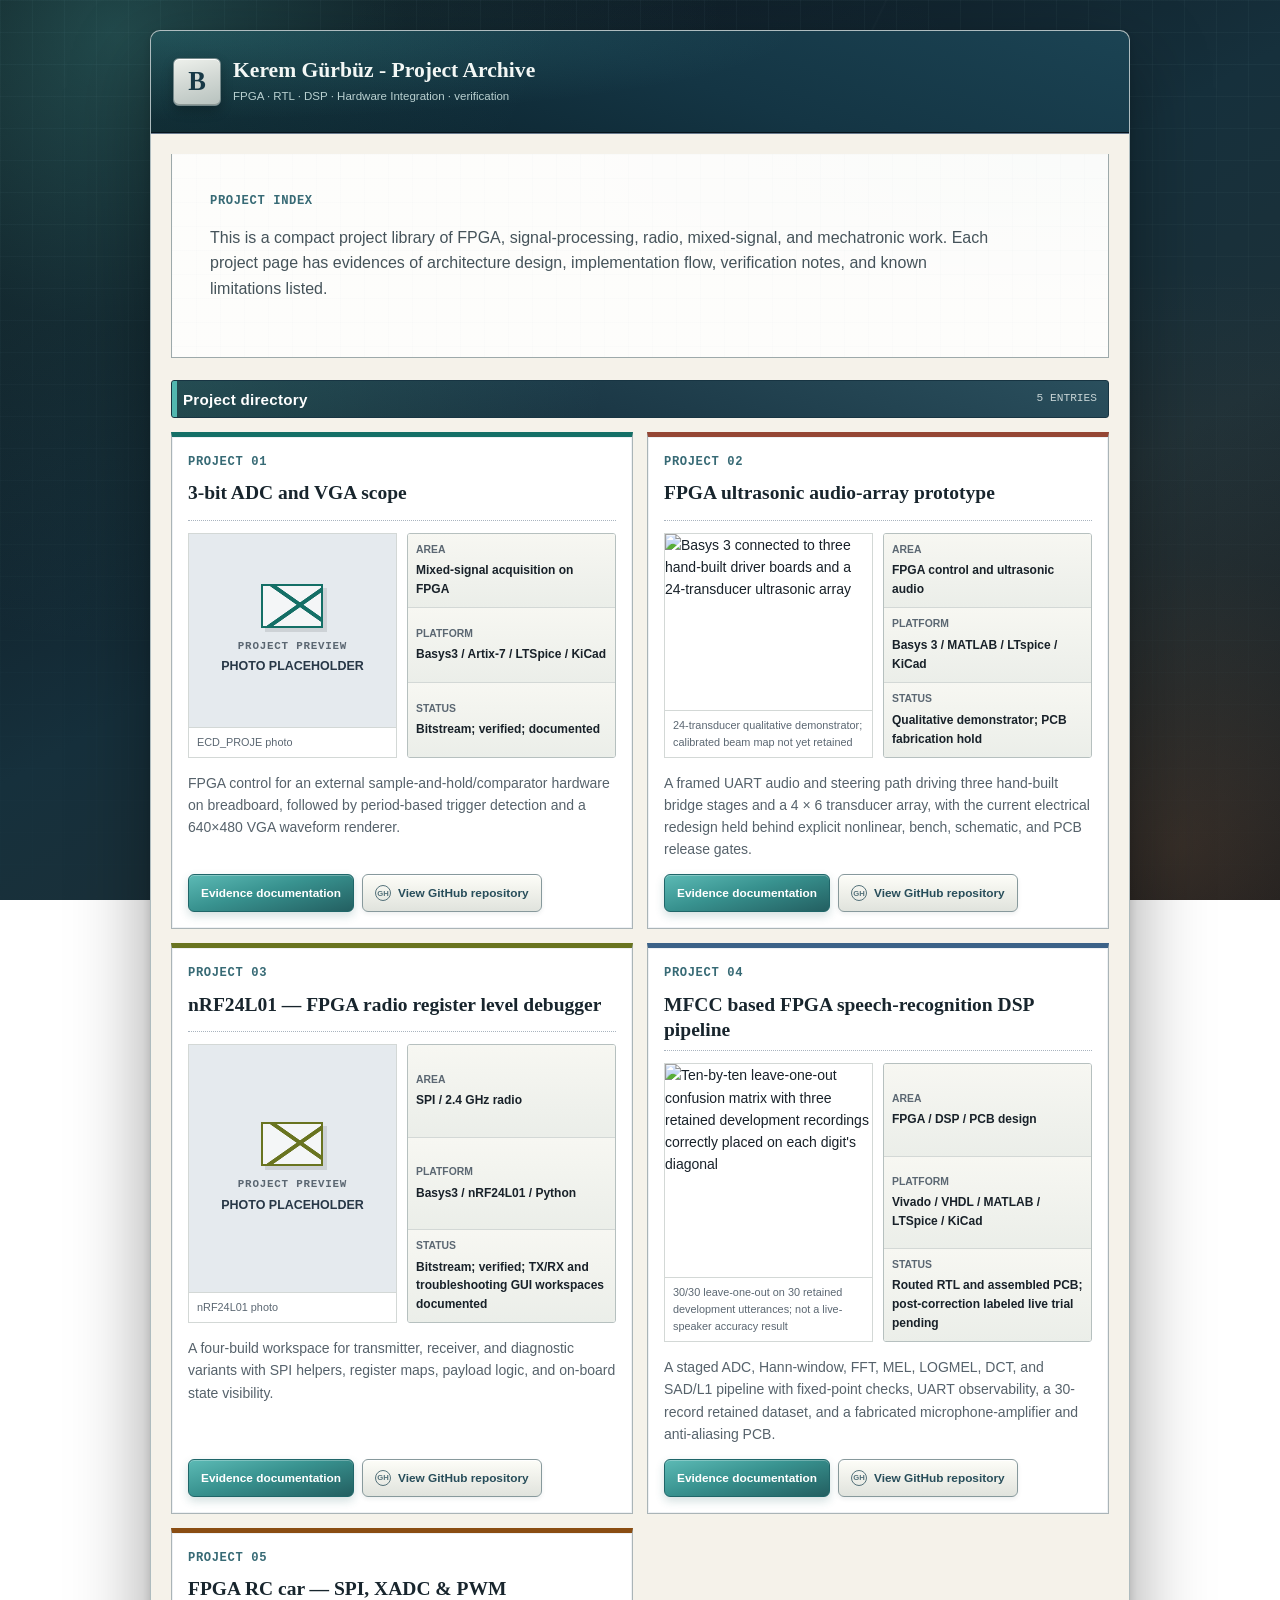
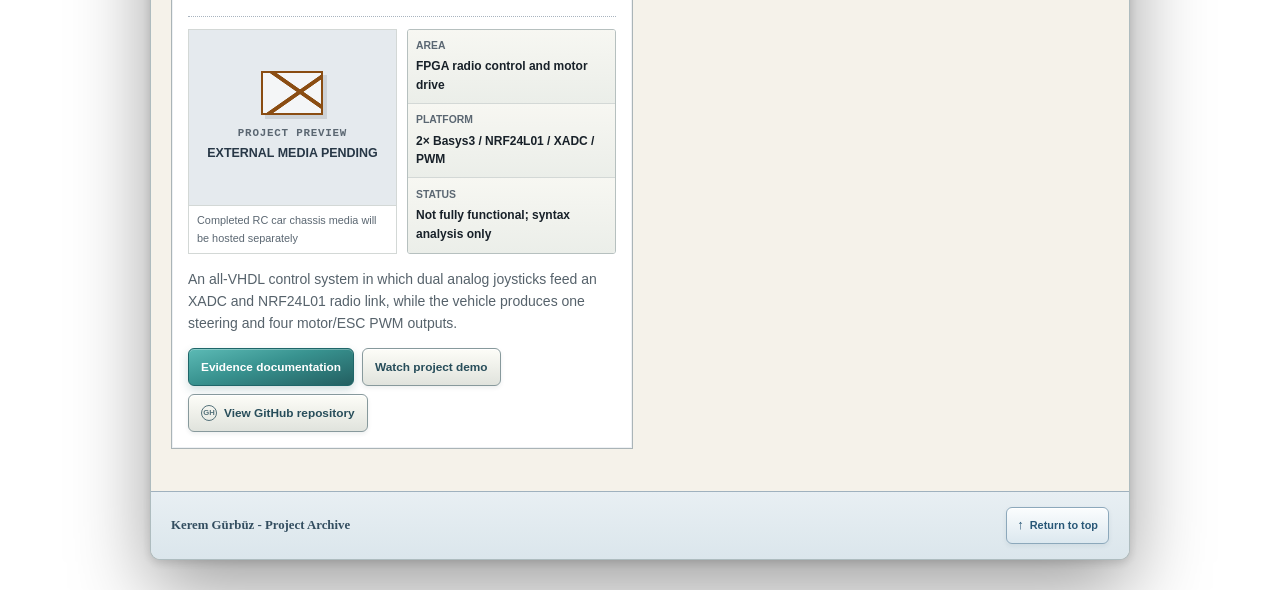
==== commit a8f316e9: "Build EMT evidence page" ====
--- a/index.html
+++ b/index.html
@@ -48,63 +48,64 @@
             <article class="project-entry project-ecd">
               <header>
                 <p class="project-number">PROJECT 01</p>
-                <h3>FPGA 3-bit ADC and VGA oscilloscope</h3>
-              </header>
-              <div class="project-summary">
-                <figure class="project-preview">
-                  <img
-                    class="project-preview-image"
-                    src="https://res.cloudinary.com/vb29plgf/image/upload/f_auto,q_auto:good,c_limit,w_900/v1786982372/one-khz-sine-vga-output_a9tt9t.jpg"
-                    width="1408"
-                    height="734"
-                    alt="Historical bench demonstration with a sine wave on the oscilloscope and its staircase rendering on the VGA display"
-                    loading="lazy"
-                    decoding="async"
-                  />
-                  <figcaption>Historical 1 kHz sine-wave bench and VGA demonstration; current bitstream linkage remains to be captured</figcaption>
-                </figure>
-                <dl class="project-facts">
-                  <div><dt>Area</dt><dd>Mixed-signal acquisition on FPGA</dd></div>
-                  <div><dt>Platform</dt><dd>Basys3 / Artix-7 / LTSpice / KiCad</dd></div>
-                  <div><dt>Status</dt><dd>Current routed bitstream; historical bench demo; timing open</dd></div>
-                </dl>
-              </div>
-              <p>
-                FPGA control for an external sample-and-hold and comparator path, followed by
-                period-based trigger detection, double-buffered capture, and a 640 × 480 VGA renderer.
-              </p>
-              <div class="entry-actions" aria-label="ECD_PROJE links">
-                <a class="button primary" href="projects/ecd-proje.html">Evidence documentation</a>
-                <a class="button repository-button" href="https://github.com/Borek-32/EEE313-VGA-Scope-3-Bit-ADC-BASYS3" data-repository="ecd-proje"><span class="github-logo" aria-hidden="true">GH</span>View GitHub repository</a>
-              </div>
-            </article>
-
-            <article class="project-entry project-emt">
-              <header>
-                <p class="project-number">PROJECT 02</p>
-                <h3>Parametric directional speaker - Beamsteering attempt</h3>
+                <h3>3-bit ADC and VGA scope</h3>
               </header>
               <div class="project-summary">
                 <figure class="project-preview">
                   <div
                     class="project-preview-placeholder"
                     role="img"
-                    aria-label="Placeholder for an EMT project preview photo"
+                    aria-label="Placeholder for an ECD_PROJE project preview photo"
                   >
                     <span>Project preview</span>
                     <strong>Photo placeholder</strong>
                   </div>
-                  <figcaption>EMT photo</figcaption>
-                </figure>
-                <dl class="project-facts">
-                  <div><dt>Area</dt><dd>Ultrasonic beamforming on acoustic media</dd></div>
-                  <div><dt>Platform</dt><dd>Basys3 / UART / MATLAB</dd></div>
+                  <figcaption>ECD_PROJE photo</figcaption>
+                </figure>
+                <dl class="project-facts">
+                  <div><dt>Area</dt><dd>Mixed-signal acquisition on FPGA</dd></div>
+                  <div><dt>Platform</dt><dd>Basys3 / Artix-7 / LTSpice / KiCad</dd></div>
                   <div><dt>Status</dt><dd>Bitstream; verified; documented</dd></div>
                 </dl>
               </div>
               <p>
-                MATLAB audio streaming with framed UART samples and a beamsteering phase delta, decoded by
-                FPGA logic that drives PWM/H-bridge PCB channels for an array of ultrasonic transducers.
+                FPGA control for an external sample-and-hold/comparator hardware on breadboard, followed
+                by period-based trigger detection and a 640×480 VGA waveform renderer.
+              </p>
+              <div class="entry-actions" aria-label="ECD_PROJE links">
+                <a class="button primary" href="projects/ecd-proje.html">Evidence documentation</a>
+                <a class="button repository-button" href="https://github.com/Borek-32/EEE313-VGA-Scope-3-Bit-ADC-BASYS3" data-repository="ecd-proje"><span class="github-logo" aria-hidden="true">GH</span>View GitHub repository</a>
+              </div>
+            </article>
+
+            <article class="project-entry project-emt">
+              <header>
+                <p class="project-number">PROJECT 02</p>
+                <h3>FPGA ultrasonic audio-array prototype</h3>
+              </header>
+              <div class="project-summary">
+                <figure class="project-preview">
+                  <img
+                    class="project-preview-image"
+                    src="https://res.cloudinary.com/vb29plgf/image/upload/f_auto,q_auto:good,c_limit,w_900/v1786986803/prototype-overview_d8awte.jpg"
+                    width="2083"
+                    height="1666"
+                    alt="Basys 3 connected to three hand-built driver boards and a 24-transducer ultrasonic array"
+                    loading="lazy"
+                    decoding="async"
+                  />
+                  <figcaption>24-transducer qualitative demonstrator; calibrated beam map not yet retained</figcaption>
+                </figure>
+                <dl class="project-facts">
+                  <div><dt>Area</dt><dd>FPGA control and ultrasonic audio</dd></div>
+                  <div><dt>Platform</dt><dd>Basys 3 / MATLAB / LTspice / KiCad</dd></div>
+                  <div><dt>Status</dt><dd>Qualitative demonstrator; PCB fabrication hold</dd></div>
+                </dl>
+              </div>
+              <p>
+                A framed UART audio and steering path driving three hand-built bridge stages and a
+                4 × 6 transducer array, with the current electrical redesign held behind explicit
+                nonlinear, bench, schematic, and PCB release gates.
               </p>
               <div class="entry-actions" aria-label="EMT project links">
                 <a class="button primary" href="projects/emtproject.html">Evidence documentation</a>
--- a/styles.css
+++ b/styles.css
@@ -849,14 +849,14 @@
 .project-mfcc .project-hero-media a,
 .project-mfcc .evidence-gallery a,
 .project-mfcc .report-cover a,
-.project-ecd .project-hero-media a,
-.project-ecd .evidence-gallery a,
-.project-ecd .report-cover a {
+.project-emt .project-hero-media a,
+.project-emt .evidence-gallery a,
+.project-emt .report-cover a {
   display: block;
 }
 
 .project-mfcc .project-hero-media img,
-.project-ecd .project-hero-media img {
+.project-emt .project-hero-media img {
   height: auto;
   max-height: 680px;
   background: #fff;
@@ -864,7 +864,7 @@
 }
 
 .project-mfcc .evidence-gallery img,
-.project-ecd .evidence-gallery img {
+.project-emt .evidence-gallery img {
   height: auto;
   max-height: 560px;
   aspect-ratio: auto;
@@ -876,22 +876,20 @@
 }
 
 .project-mfcc .evidence-gallery figcaption strong,
-.project-ecd .project-hero-media figcaption strong,
-.project-ecd .evidence-gallery figcaption strong {
+.project-emt .project-hero-media figcaption strong,
+.project-emt .evidence-gallery figcaption strong {
   display: block;
   margin-bottom: 3px;
   color: #283846;
 }
 
-.project-mfcc .portrait-media a,
-.project-ecd .portrait-media a {
+.project-mfcc .portrait-media a {
   display: grid;
   place-items: center;
   padding: 18px;
 }
 
-.project-mfcc .portrait-media img,
-.project-ecd .portrait-media img {
+.project-mfcc .portrait-media img {
   width: auto;
   max-width: min(100%, 440px);
   max-height: 760px;
@@ -903,7 +901,7 @@
 }
 
 .project-mfcc .hardware-facts,
-.project-ecd .hardware-facts {
+.project-emt .hardware-facts {
   margin-top: 14px;
 }
 
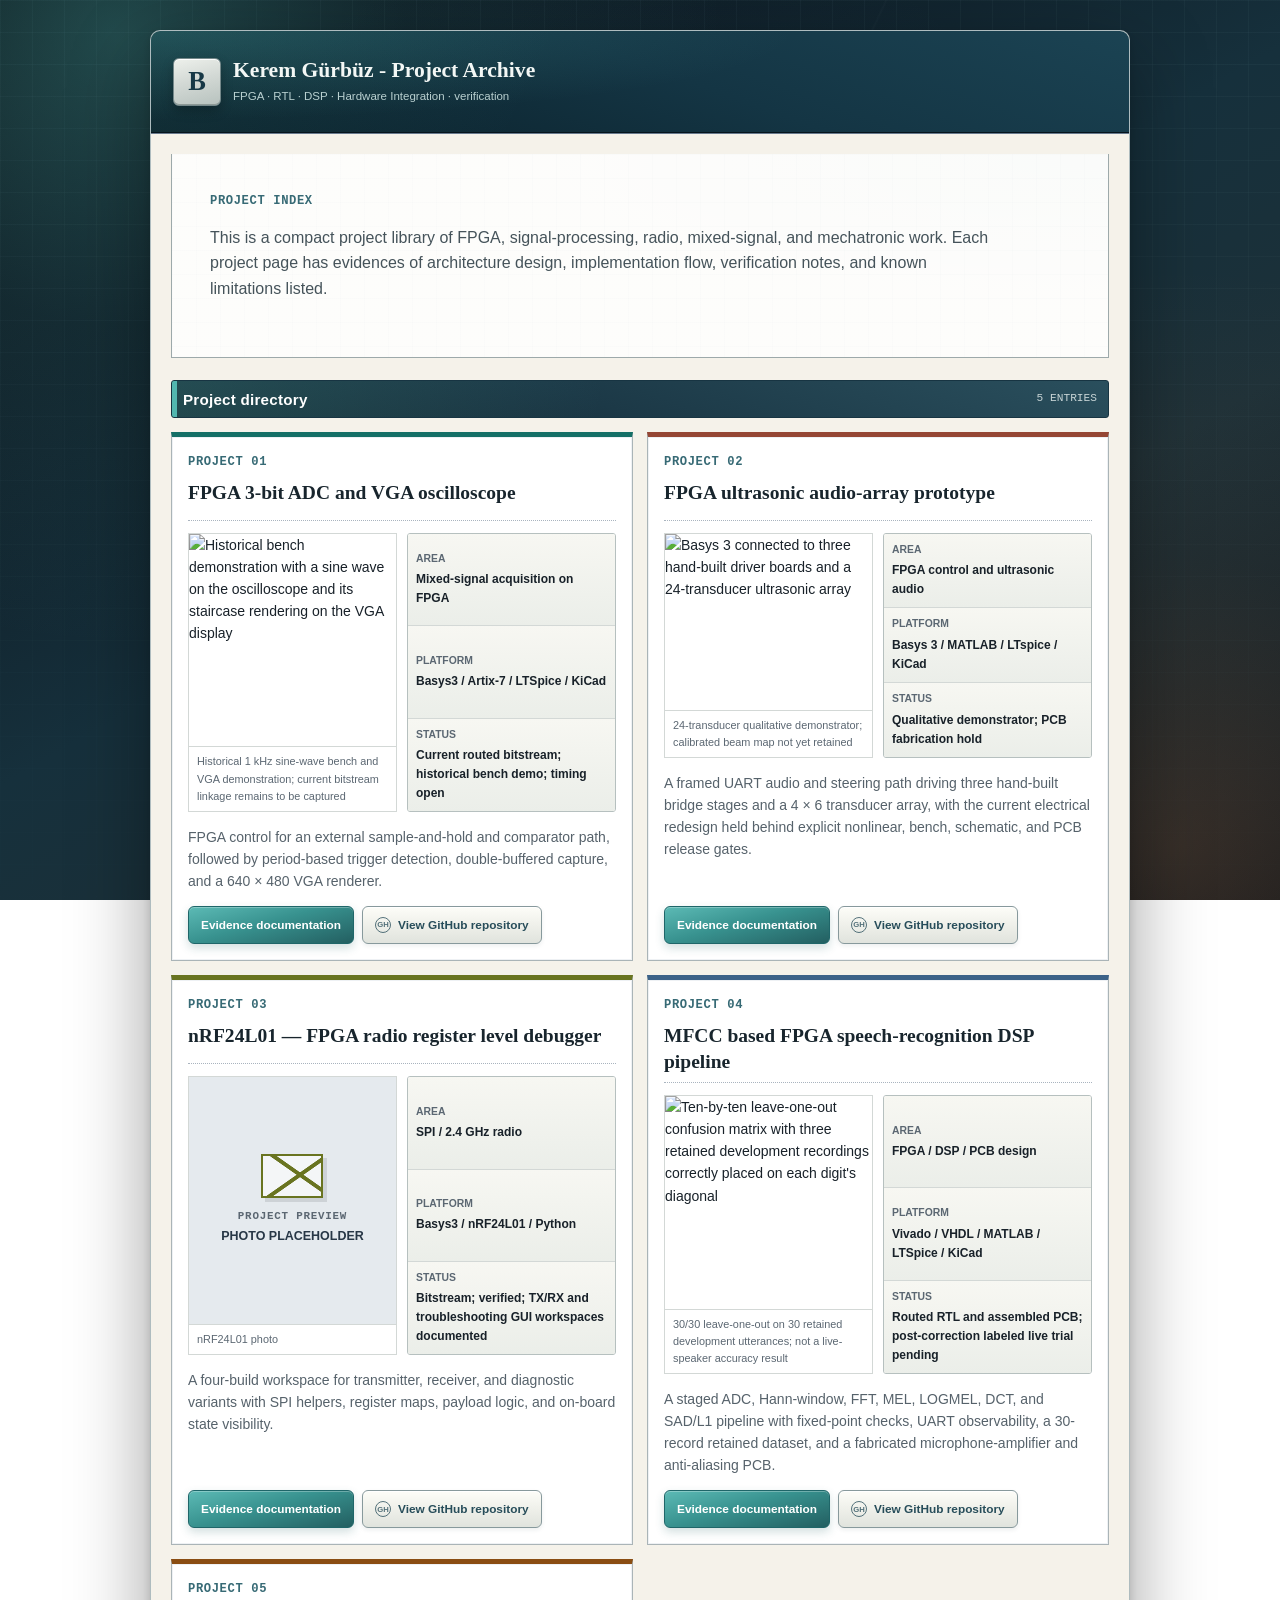
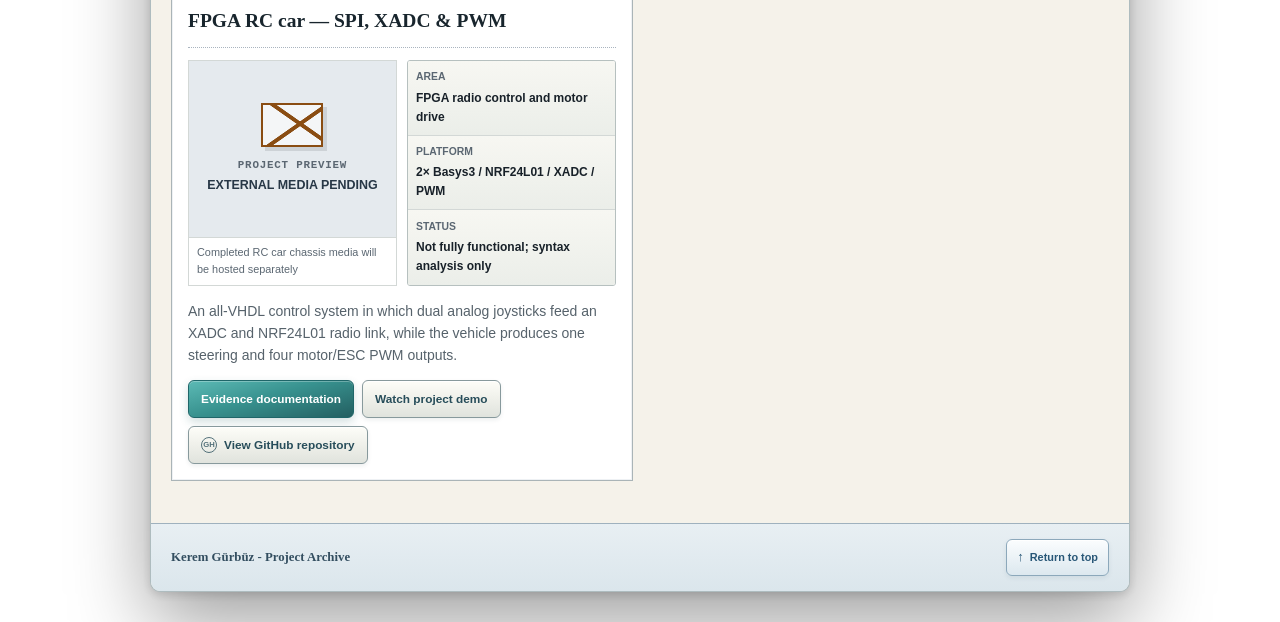
==== commit 8afbe49d: "Combine ECD and EMT evidence pages # Conflicts: #	styles.css" ====
--- a/index.html
+++ b/index.html
@@ -48,29 +48,30 @@
             <article class="project-entry project-ecd">
               <header>
                 <p class="project-number">PROJECT 01</p>
-                <h3>3-bit ADC and VGA scope</h3>
-              </header>
-              <div class="project-summary">
-                <figure class="project-preview">
-                  <div
-                    class="project-preview-placeholder"
-                    role="img"
-                    aria-label="Placeholder for an ECD_PROJE project preview photo"
-                  >
-                    <span>Project preview</span>
-                    <strong>Photo placeholder</strong>
-                  </div>
-                  <figcaption>ECD_PROJE photo</figcaption>
+                <h3>FPGA 3-bit ADC and VGA oscilloscope</h3>
+              </header>
+              <div class="project-summary">
+                <figure class="project-preview">
+                  <img
+                    class="project-preview-image"
+                    src="https://res.cloudinary.com/vb29plgf/image/upload/f_auto,q_auto:good,c_limit,w_900/v1786982372/one-khz-sine-vga-output_a9tt9t.jpg"
+                    width="1408"
+                    height="734"
+                    alt="Historical bench demonstration with a sine wave on the oscilloscope and its staircase rendering on the VGA display"
+                    loading="lazy"
+                    decoding="async"
+                  />
+                  <figcaption>Historical 1 kHz sine-wave bench and VGA demonstration; current bitstream linkage remains to be captured</figcaption>
                 </figure>
                 <dl class="project-facts">
                   <div><dt>Area</dt><dd>Mixed-signal acquisition on FPGA</dd></div>
                   <div><dt>Platform</dt><dd>Basys3 / Artix-7 / LTSpice / KiCad</dd></div>
-                  <div><dt>Status</dt><dd>Bitstream; verified; documented</dd></div>
-                </dl>
-              </div>
-              <p>
-                FPGA control for an external sample-and-hold/comparator hardware on breadboard, followed
-                by period-based trigger detection and a 640×480 VGA waveform renderer.
+                  <div><dt>Status</dt><dd>Current routed bitstream; historical bench demo; timing open</dd></div>
+                </dl>
+              </div>
+              <p>
+                FPGA control for an external sample-and-hold and comparator path, followed by
+                period-based trigger detection, double-buffered capture, and a 640 × 480 VGA renderer.
               </p>
               <div class="entry-actions" aria-label="ECD_PROJE links">
                 <a class="button primary" href="projects/ecd-proje.html">Evidence documentation</a>
--- a/styles.css
+++ b/styles.css
@@ -851,12 +851,16 @@
 .project-mfcc .report-cover a,
 .project-emt .project-hero-media a,
 .project-emt .evidence-gallery a,
-.project-emt .report-cover a {
+.project-emt .report-cover a,
+.project-ecd .project-hero-media a,
+.project-ecd .evidence-gallery a,
+.project-ecd .report-cover a {
   display: block;
 }
 
 .project-mfcc .project-hero-media img,
-.project-emt .project-hero-media img {
+.project-emt .project-hero-media img,
+.project-ecd .project-hero-media img {
   height: auto;
   max-height: 680px;
   background: #fff;
@@ -864,7 +868,8 @@
 }
 
 .project-mfcc .evidence-gallery img,
-.project-emt .evidence-gallery img {
+.project-emt .evidence-gallery img,
+.project-ecd .evidence-gallery img {
   height: auto;
   max-height: 560px;
   aspect-ratio: auto;
@@ -877,19 +882,23 @@
 
 .project-mfcc .evidence-gallery figcaption strong,
 .project-emt .project-hero-media figcaption strong,
-.project-emt .evidence-gallery figcaption strong {
+.project-emt .evidence-gallery figcaption strong,
+.project-ecd .project-hero-media figcaption strong,
+.project-ecd .evidence-gallery figcaption strong {
   display: block;
   margin-bottom: 3px;
   color: #283846;
 }
 
-.project-mfcc .portrait-media a {
+.project-mfcc .portrait-media a,
+.project-ecd .portrait-media a {
   display: grid;
   place-items: center;
   padding: 18px;
 }
 
-.project-mfcc .portrait-media img {
+.project-mfcc .portrait-media img,
+.project-ecd .portrait-media img {
   width: auto;
   max-width: min(100%, 440px);
   max-height: 760px;
@@ -901,7 +910,8 @@
 }
 
 .project-mfcc .hardware-facts,
-.project-emt .hardware-facts {
+.project-emt .hardware-facts,
+.project-ecd .hardware-facts {
   margin-top: 14px;
 }
 
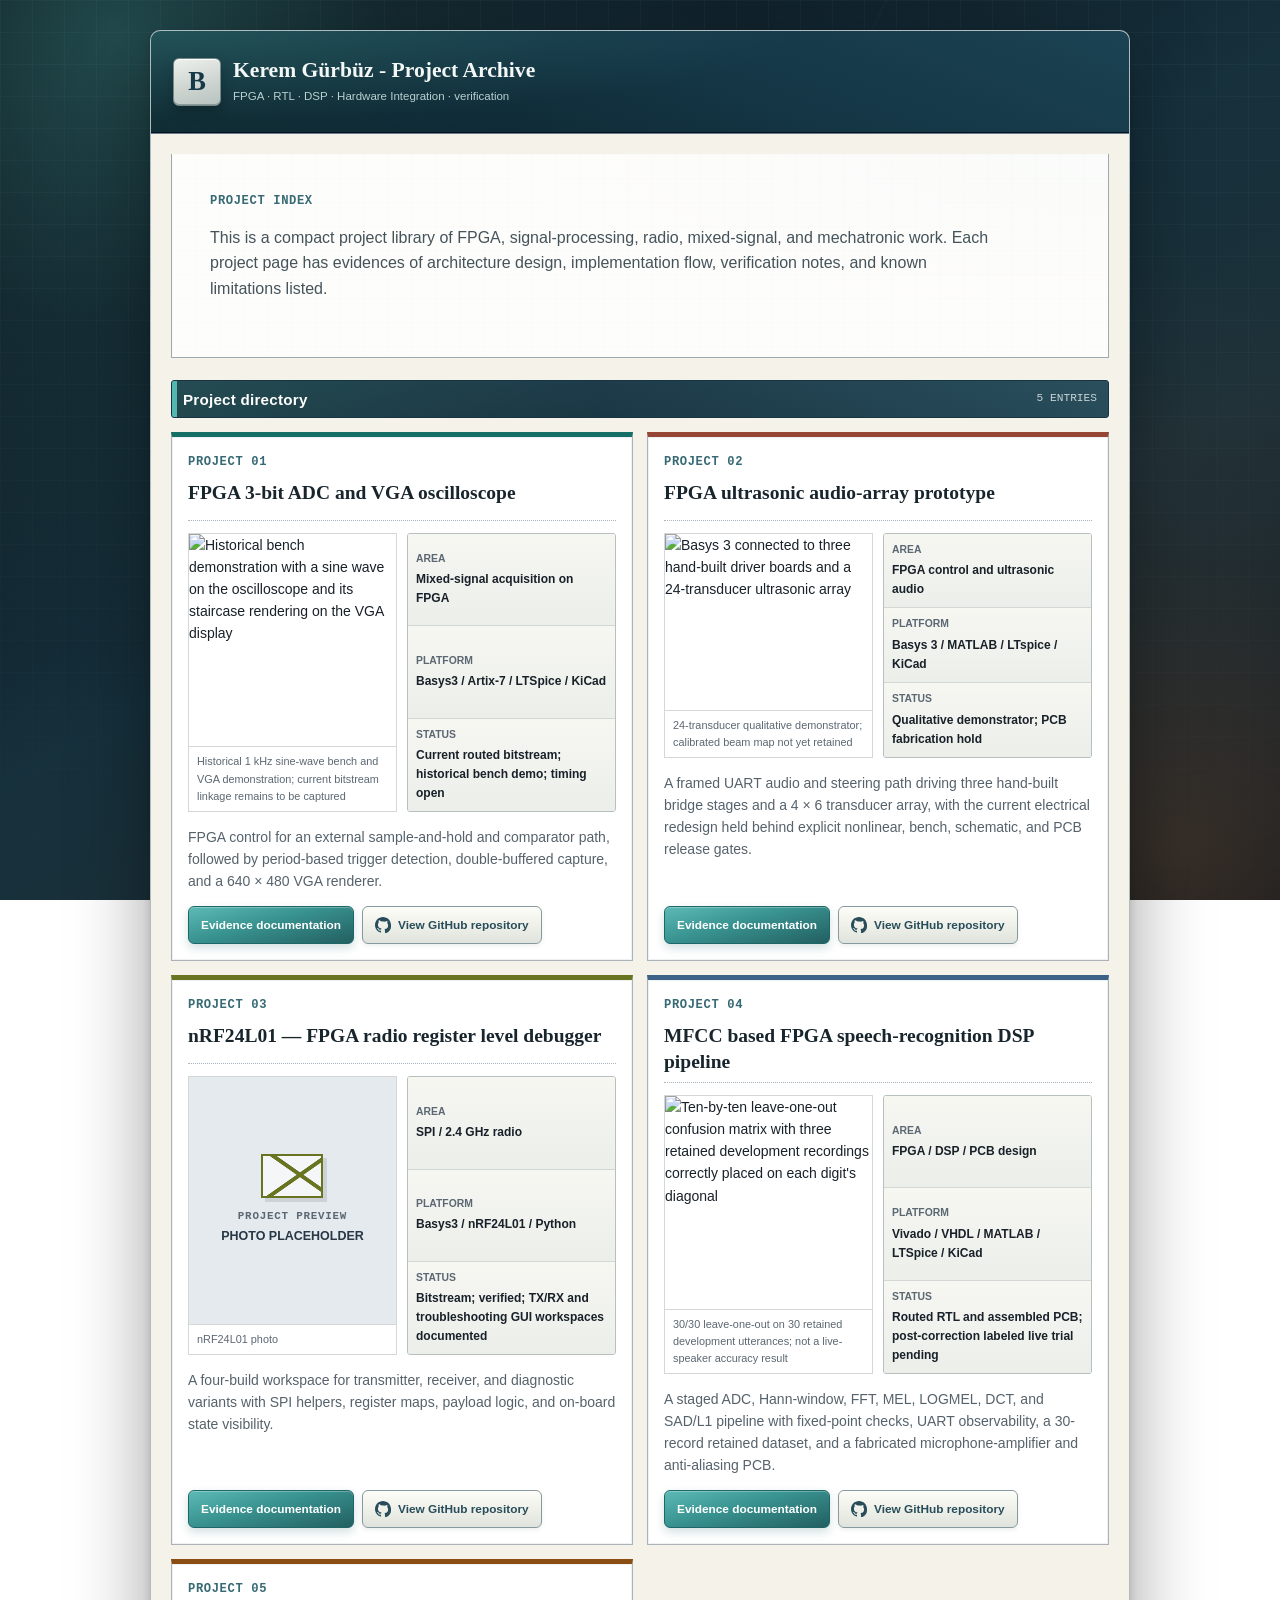
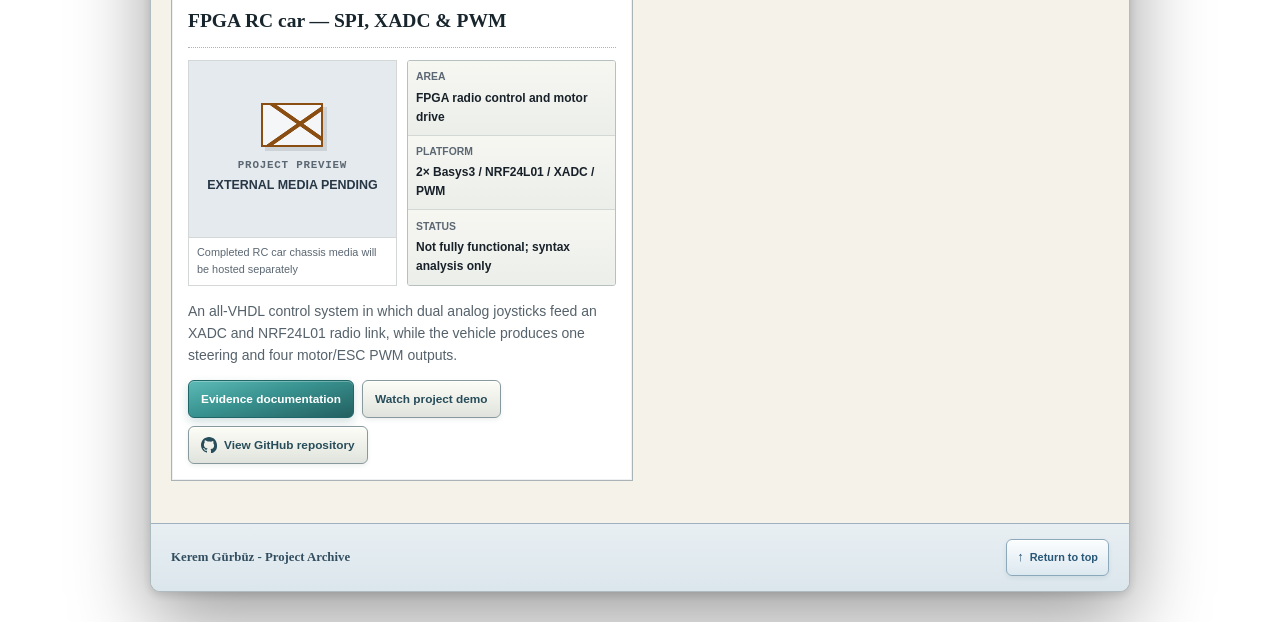
==== commit d219f3ea: "Use GitHub logo on repository buttons" ====
--- a/index.html
+++ b/index.html
@@ -75,7 +75,7 @@
               </p>
               <div class="entry-actions" aria-label="ECD_PROJE links">
                 <a class="button primary" href="projects/ecd-proje.html">Evidence documentation</a>
-                <a class="button repository-button" href="https://github.com/Borek-32/EEE313-VGA-Scope-3-Bit-ADC-BASYS3" data-repository="ecd-proje"><span class="github-logo" aria-hidden="true">GH</span>View GitHub repository</a>
+                <a class="button repository-button" href="https://github.com/Borek-32/EEE313-VGA-Scope-3-Bit-ADC-BASYS3" data-repository="ecd-proje"><span class="github-logo" aria-hidden="true"></span>View GitHub repository</a>
               </div>
             </article>
 
@@ -110,7 +110,7 @@
               </p>
               <div class="entry-actions" aria-label="EMT project links">
                 <a class="button primary" href="projects/emtproject.html">Evidence documentation</a>
-                <a class="button repository-button" href="https://github.com/Borek-32/EEE351-Parametric-Speaker-Beam-steering-Attempt-BASYS3" data-repository="emtproject"><span class="github-logo" aria-hidden="true">GH</span>View GitHub repository</a>
+                <a class="button repository-button" href="https://github.com/Borek-32/EEE351-Parametric-Speaker-Beam-steering-Attempt-BASYS3" data-repository="emtproject"><span class="github-logo" aria-hidden="true"></span>View GitHub repository</a>
               </div>
             </article>
 
@@ -143,7 +143,7 @@
               </p>
               <div class="entry-actions" aria-label="nRF24L01 project links">
                 <a class="button primary" href="projects/nrf-project.html">Evidence documentation</a>
-                <a class="button repository-button" href="https://github.com/Borek-32/EEE102-NRF24L01-Radio-Debugger-for-RC-car-Project-BASYS3" data-repository="nrf-project"><span class="github-logo" aria-hidden="true">GH</span>View GitHub repository</a>
+                <a class="button repository-button" href="https://github.com/Borek-32/EEE102-NRF24L01-Radio-Debugger-for-RC-car-Project-BASYS3" data-repository="nrf-project"><span class="github-logo" aria-hidden="true"></span>View GitHub repository</a>
               </div>
             </article>
 
@@ -178,7 +178,7 @@
               </p>
               <div class="entry-actions" aria-label="MFCC project links">
                 <a class="button primary" href="projects/mfcc-project.html">Evidence documentation</a>
-                <a class="button repository-button" href="https://github.com/Borek-32/EEE491-Spoken-Digit-Recognizer-BASYS3" data-repository="mfcc-project"><span class="github-logo" aria-hidden="true">GH</span>View GitHub repository</a>
+                <a class="button repository-button" href="https://github.com/Borek-32/EEE491-Spoken-Digit-Recognizer-BASYS3" data-repository="mfcc-project"><span class="github-logo" aria-hidden="true"></span>View GitHub repository</a>
               </div>
             </article>
 
@@ -213,7 +213,7 @@
               <div class="entry-actions" aria-label="FPGA RC car project links">
                 <a class="button primary" href="projects/rc-car.html">Evidence documentation</a>
                 <a class="button" href="https://youtu.be/JlileyPvNLM?si=4B1xvQ-6fF4RnPQ1">Watch project demo</a>
-                <a class="button repository-button" href="https://github.com/Borek-32/EEE102-FPGA-RC-Car-BASYS3" data-repository="rc-car"><span class="github-logo" aria-hidden="true">GH</span>View GitHub repository</a>
+                <a class="button repository-button" href="https://github.com/Borek-32/EEE102-FPGA-RC-Car-BASYS3" data-repository="rc-car"><span class="github-logo" aria-hidden="true"></span>View GitHub repository</a>
               </div>
             </article>
           </div>
--- a/styles.css
+++ b/styles.css
@@ -528,18 +528,13 @@
 }
 
 .github-logo {
-  display: inline-grid;
+  display: inline-block;
   width: 16px;
   height: 16px;
   flex: 0 0 auto;
-  place-items: center;
-  border: 1px solid currentColor;
-  border-radius: 50%;
-  font-family: Verdana, Tahoma, Arial, sans-serif;
-  font-size: 0.48rem;
-  font-weight: bold;
-  line-height: 1;
-  opacity: 0.78;
+  background: currentColor;
+  -webkit-mask: url("data:image/svg+xml,%3Csvg xmlns='http://www.w3.org/2000/svg' viewBox='0 0 16 16'%3E%3Cpath d='M8 0C3.58 0 0 3.58 0 8c0 3.54 2.29 6.53 5.47 7.59.4.07.55-.17.55-.38 0-.19-.01-.82-.01-1.49-2.01.37-2.53-.49-2.69-.94-.09-.23-.48-.94-.82-1.13-.28-.15-.68-.52-.01-.53.63-.01 1.08.58 1.23.82.72 1.21 1.87.87 2.33.66.07-.52.28-.87.51-1.07-1.78-.2-3.64-.89-3.64-3.95 0-.87.31-1.59.82-2.15-.08-.2-.36-1.02.08-2.12 0 0 .67-.21 2.2.82A7.65 7.65 0 0 1 8 4.58c.68 0 1.36.09 2 .27 1.53-1.04 2.2-.82 2.2-.82.44 1.1.16 1.92.08 2.12.51.56.82 1.27.82 2.15 0 3.07-1.87 3.75-3.65 3.95.29.25.54.73.54 1.48 0 1.07-.01 1.93-.01 2.2 0 .21.15.46.55.38A8.01 8.01 0 0 0 16 8c0-4.42-3.58-8-8-8Z'/%3E%3C/svg%3E") center / contain no-repeat;
+  mask: url("data:image/svg+xml,%3Csvg xmlns='http://www.w3.org/2000/svg' viewBox='0 0 16 16'%3E%3Cpath d='M8 0C3.58 0 0 3.58 0 8c0 3.54 2.29 6.53 5.47 7.59.4.07.55-.17.55-.38 0-.19-.01-.82-.01-1.49-2.01.37-2.53-.49-2.69-.94-.09-.23-.48-.94-.82-1.13-.28-.15-.68-.52-.01-.53.63-.01 1.08.58 1.23.82.72 1.21 1.87.87 2.33.66.07-.52.28-.87.51-1.07-1.78-.2-3.64-.89-3.64-3.95 0-.87.31-1.59.82-2.15-.08-.2-.36-1.02.08-2.12 0 0 .67-.21 2.2.82A7.65 7.65 0 0 1 8 4.58c.68 0 1.36.09 2 .27 1.53-1.04 2.2-.82 2.2-.82.44 1.1.16 1.92.08 2.12.51.56.82 1.27.82 2.15 0 3.07-1.87 3.75-3.65 3.95.29.25.54.73.54 1.48 0 1.07-.01 1.93-.01 2.2 0 .21.15.46.55.38A8.01 8.01 0 0 0 16 8c0-4.42-3.58-8-8-8Z'/%3E%3C/svg%3E") center / contain no-repeat;
 }
 
 .summary-grid {
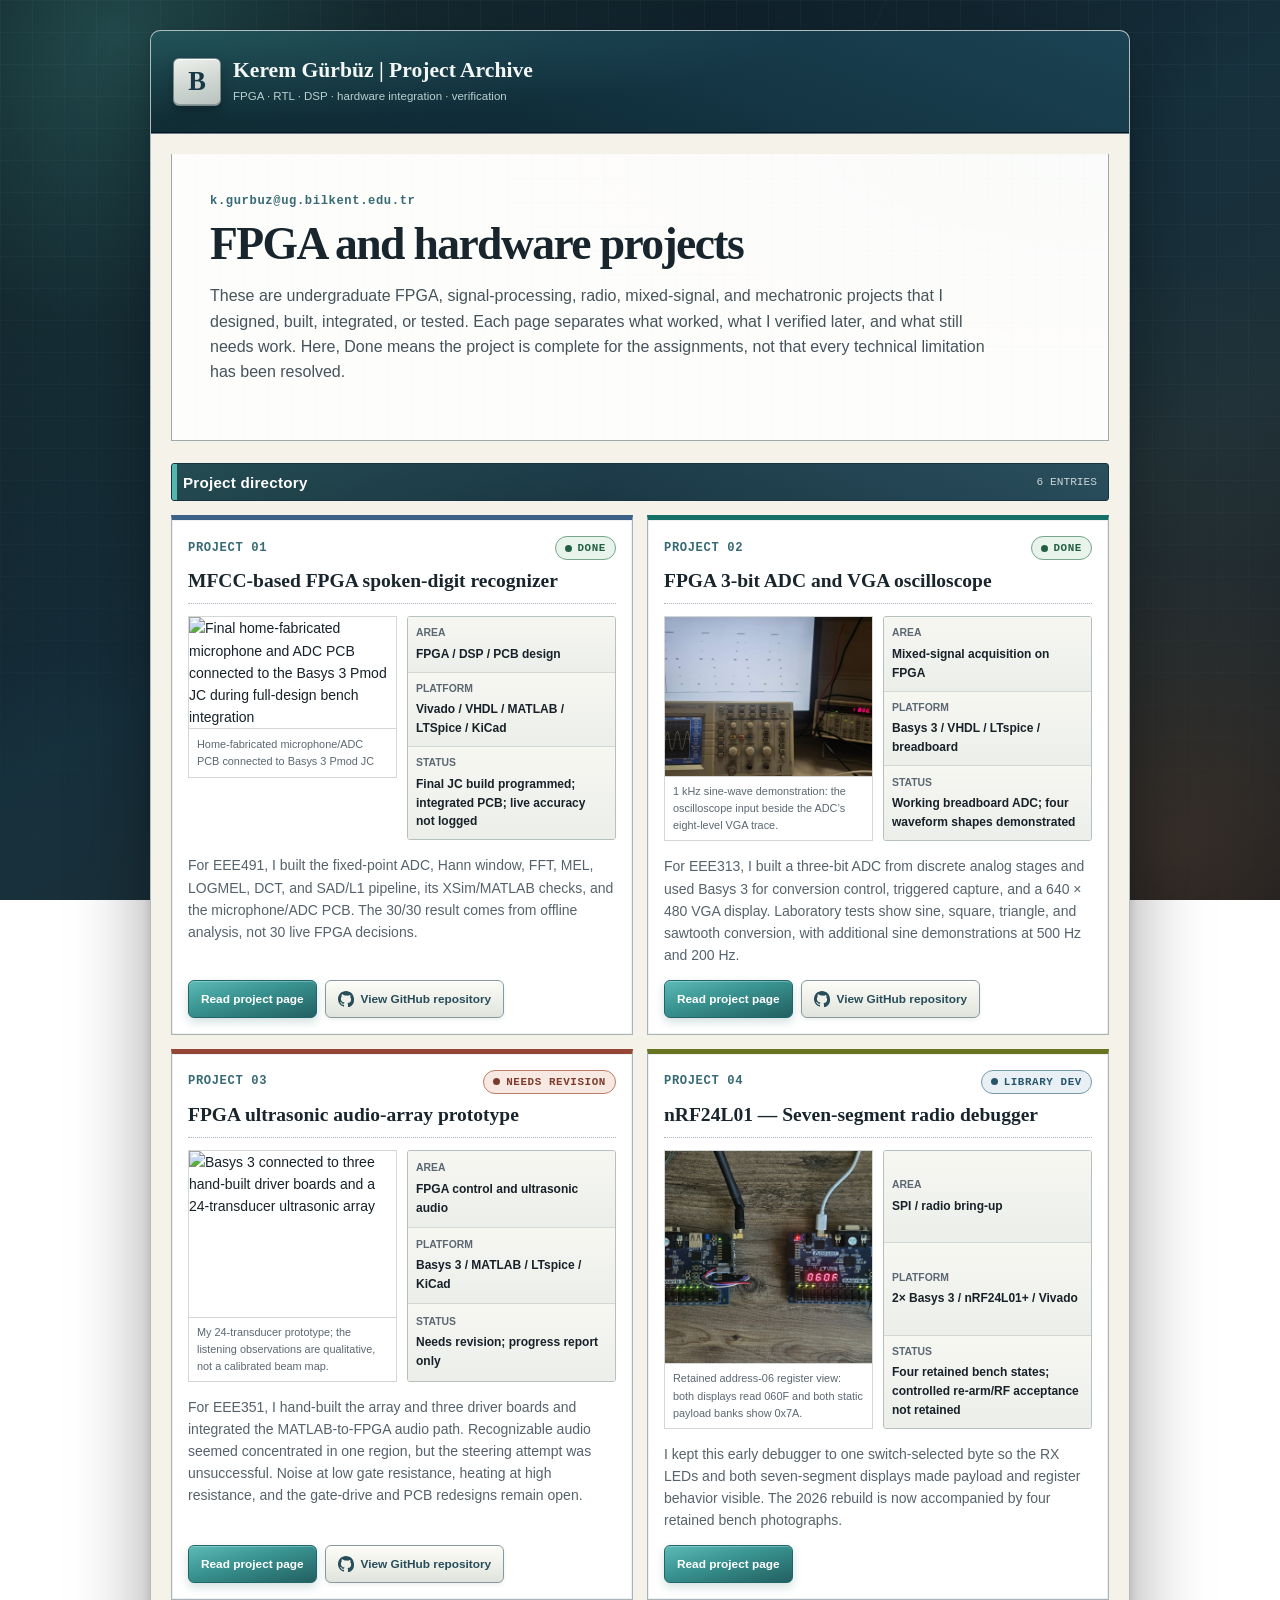
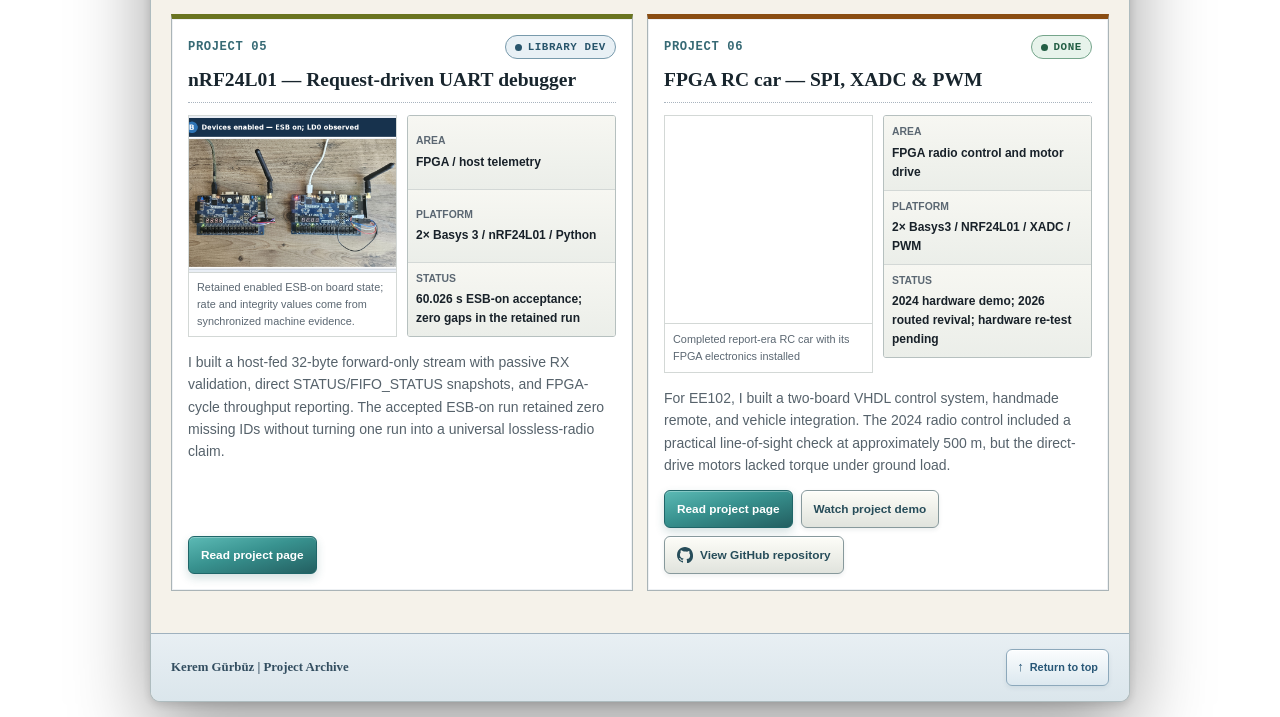
==== commit 43c47f23: "Publish updated portfolio, VGA report, and nRF library development pages" ====
--- a/index.html
+++ b/index.html
@@ -5,11 +5,11 @@
     <meta name="viewport" content="width=device-width, initial-scale=1" />
     <meta
       name="description"
-      content="Borek's compact engineering portfolio: FPGA, DSP, radio, mixed-signal, and mechatronic projects with evidence-first documentation."
+      content="Kerem Gürbüz's undergraduate engineering portfolio: FPGA, VHDL, DSP, radio, mixed-signal, PCB, and mechatronic projects with documented results and limitations."
     />
     <meta name="theme-color" content="#163f73" />
-    <title>Kerem Gürbüz - Project Archive</title>
-    <link rel="stylesheet" href="styles.css" />
+    <title>Kerem Gürbüz | FPGA and Hardware Projects</title>
+    <link rel="stylesheet" href="styles.css?v=20260821-0116" />
   </head>
   <body>
     <a class="skip-link" href="#main-content">Skip to main content</a>
@@ -17,11 +17,11 @@
     <div class="site-shell">
       <header class="site-header">
         <div class="masthead">
-          <a class="brand" href="index.html" aria-label="Borek's Engineering Notebook home">
+          <a class="brand" href="index.html" aria-label="Kerem Gürbüz project archive home">
             <span class="brand-mark" aria-hidden="true">B</span>
             <span>
-              <strong>Kerem Gürbüz - Project Archive</strong>
-              <small>FPGA · RTL · DSP · Hardware Integration · verification</small>
+              <strong>Kerem Gürbüz | Project Archive</strong>
+              <small>FPGA · RTL · DSP · hardware integration · verification</small>
             </span>
           </a>
         </div>
@@ -29,59 +29,106 @@
 
       <main id="main-content">
         <section class="welcome-panel" aria-labelledby="welcome-title">
-          <p class="page-label">PROJECT INDEX</p>
-          <h1 id="welcome-title"></h1>
+          <p class="page-label">k.gurbuz@ug.bilkent.edu.tr</p>
+          <h1 id="welcome-title">FPGA and hardware projects</h1>
           <p class="lead">
-            This is a compact project library of FPGA, signal-processing, radio, mixed-signal, and mechatronic work.
-            Each project page has evidences of architecture design, implementation flow,
-            verification notes, and known limitations listed.
+            These are undergraduate FPGA, signal-processing, radio, mixed-signal, and mechatronic
+            projects that I designed, built, integrated, or tested. Each page separates what
+            worked, what I verified later, and what still needs work. Here, Done means the project
+            is complete for the assignments, not that every technical limitation has been resolved.
           </p>
         </section>
 
         <section id="projects" class="content-section" aria-labelledby="projects-title">
           <div class="section-titlebar">
             <h2 id="projects-title">Project directory</h2>
-            <span>5 entries</span>
+            <span>6 entries</span>
           </div>
 
           <div class="project-list">
+            <article class="project-entry project-mfcc">
+              <header>
+                <div class="project-heading-meta">
+                  <p class="project-number">PROJECT 01</p>
+                  <span class="project-status project-status-done" aria-label="Portfolio status: Done">Done</span>
+                </div>
+                <h3>MFCC-based FPGA spoken-digit recognizer</h3>
+              </header>
+              <div class="project-summary">
+                <figure class="project-preview">
+                  <img
+                    class="project-preview-image"
+                    src="https://res.cloudinary.com/vb29plgf/image/upload/f_auto,q_auto:good,c_limit,w_1200/v1787188836/engineering-portfolio/mfcc/2026-08-20/homefab-operating-on-basys3.PNG"
+                    width="2800"
+                    height="1350"
+                    alt="Final home-fabricated microphone and ADC PCB connected to the Basys 3 Pmod JC during full-design bench integration"
+                    loading="lazy"
+                    decoding="async"
+                  />
+                  <figcaption>Home-fabricated microphone/ADC PCB connected to Basys 3 Pmod JC</figcaption>
+                </figure>
+                <dl class="project-facts">
+                  <div><dt>Area</dt><dd>FPGA / DSP / PCB design</dd></div>
+                  <div><dt>Platform</dt><dd>Vivado / VHDL / MATLAB / LTSpice / KiCad</dd></div>
+                  <div><dt>Status</dt><dd>Final JC build programmed; integrated PCB; live accuracy not logged</dd></div>
+                </dl>
+              </div>
+              <p>
+                For EEE491, I built the fixed-point ADC, Hann window, FFT, MEL, LOGMEL, DCT,
+                and SAD/L1 pipeline, its XSim/MATLAB checks, and the microphone/ADC PCB. The
+                30/30 result comes from offline analysis, not 30 live FPGA decisions.
+              </p>
+              <div class="entry-actions" aria-label="MFCC project links">
+                <a class="button primary" href="projects/mfcc-project.html">Read project page</a>
+                <a class="button repository-button" href="https://github.com/Borek-32/EEE491-Spoken-Digit-Recognizer-BASYS3" data-repository="mfcc-project"><span class="github-logo" aria-hidden="true"></span>View GitHub repository</a>
+              </div>
+            </article>
+
             <article class="project-entry project-ecd">
               <header>
-                <p class="project-number">PROJECT 01</p>
+                <div class="project-heading-meta">
+                  <p class="project-number">PROJECT 02</p>
+                  <span class="project-status project-status-done" aria-label="Portfolio status: Done">Done</span>
+                </div>
                 <h3>FPGA 3-bit ADC and VGA oscilloscope</h3>
               </header>
               <div class="project-summary">
                 <figure class="project-preview">
                   <img
                     class="project-preview-image"
-                    src="https://res.cloudinary.com/vb29plgf/image/upload/f_auto,q_auto:good,c_limit,w_900/v1786982372/one-khz-sine-vga-output_a9tt9t.jpg"
+                    src="assets/ecd/2026-09-17/sine-1khz.jpg"
                     width="1408"
                     height="734"
-                    alt="Historical bench demonstration with a sine wave on the oscilloscope and its staircase rendering on the VGA display"
-                    loading="lazy"
-                    decoding="async"
-                  />
-                  <figcaption>Historical 1 kHz sine-wave bench and VGA demonstration; current bitstream linkage remains to be captured</figcaption>
+                    alt="Oscilloscope showing a 1 kHz sine wave beside its staircase rendering on the VGA display"
+                    loading="lazy"
+                    decoding="async"
+                  />
+                  <figcaption>1 kHz sine-wave demonstration: the oscilloscope input beside the ADC’s eight-level VGA trace.</figcaption>
                 </figure>
                 <dl class="project-facts">
                   <div><dt>Area</dt><dd>Mixed-signal acquisition on FPGA</dd></div>
-                  <div><dt>Platform</dt><dd>Basys3 / Artix-7 / LTSpice / KiCad</dd></div>
-                  <div><dt>Status</dt><dd>Current routed bitstream; historical bench demo; timing open</dd></div>
-                </dl>
-              </div>
-              <p>
-                FPGA control for an external sample-and-hold and comparator path, followed by
-                period-based trigger detection, double-buffered capture, and a 640 × 480 VGA renderer.
+                  <div><dt>Platform</dt><dd>Basys 3 / VHDL / LTspice / breadboard</dd></div>
+                  <div><dt>Status</dt><dd>Working breadboard ADC; four waveform shapes demonstrated</dd></div>
+                </dl>
+              </div>
+              <p>
+                For EEE313, I built a three-bit ADC from discrete analog stages and used Basys 3
+                for conversion control, triggered capture, and a 640 × 480 VGA display. Laboratory
+                tests show sine, square, triangle, and sawtooth conversion, with additional sine
+                demonstrations at 500 Hz and 200 Hz.
               </p>
               <div class="entry-actions" aria-label="ECD_PROJE links">
-                <a class="button primary" href="projects/ecd-proje.html">Evidence documentation</a>
+                <a class="button primary" href="projects/ecd-proje.html">Read project page</a>
                 <a class="button repository-button" href="https://github.com/Borek-32/EEE313-VGA-Scope-3-Bit-ADC-BASYS3" data-repository="ecd-proje"><span class="github-logo" aria-hidden="true"></span>View GitHub repository</a>
               </div>
             </article>
 
             <article class="project-entry project-emt">
               <header>
-                <p class="project-number">PROJECT 02</p>
+                <div class="project-heading-meta">
+                  <p class="project-number">PROJECT 03</p>
+                  <span class="project-status project-status-revision" aria-label="Portfolio status: Needs revision">Needs revision</span>
+                </div>
                 <h3>FPGA ultrasonic audio-array prototype</h3>
               </header>
               <div class="project-summary">
@@ -95,123 +142,142 @@
                     loading="lazy"
                     decoding="async"
                   />
-                  <figcaption>24-transducer qualitative demonstrator; calibrated beam map not yet retained</figcaption>
+                  <figcaption>My 24-transducer prototype; the listening observations are qualitative, not a calibrated beam map.</figcaption>
                 </figure>
                 <dl class="project-facts">
                   <div><dt>Area</dt><dd>FPGA control and ultrasonic audio</dd></div>
                   <div><dt>Platform</dt><dd>Basys 3 / MATLAB / LTspice / KiCad</dd></div>
-                  <div><dt>Status</dt><dd>Qualitative demonstrator; PCB fabrication hold</dd></div>
-                </dl>
-              </div>
-              <p>
-                A framed UART audio and steering path driving three hand-built bridge stages and a
-                4 × 6 transducer array, with the current electrical redesign held behind explicit
-                nonlinear, bench, schematic, and PCB release gates.
+                  <div><dt>Status</dt><dd>Needs revision; progress report only</dd></div>
+                </dl>
+              </div>
+              <p>
+                For EEE351, I hand-built the array and three driver boards and integrated the
+                MATLAB-to-FPGA audio path. Recognizable audio seemed concentrated in one region,
+                but the steering attempt was unsuccessful. Noise at low gate resistance, heating
+                at high resistance, and the gate-drive and PCB redesigns remain open.
               </p>
               <div class="entry-actions" aria-label="EMT project links">
-                <a class="button primary" href="projects/emtproject.html">Evidence documentation</a>
+                <a class="button primary" href="projects/emtproject.html">Read project page</a>
                 <a class="button repository-button" href="https://github.com/Borek-32/EEE351-Parametric-Speaker-Beam-steering-Attempt-BASYS3" data-repository="emtproject"><span class="github-logo" aria-hidden="true"></span>View GitHub repository</a>
               </div>
             </article>
 
             <article class="project-entry project-nrf">
               <header>
-                <p class="project-number">PROJECT 03</p>
-                <h3>nRF24L01 — FPGA radio register level debugger</h3>
-              </header>
-              <div class="project-summary">
-                <figure class="project-preview">
-                  <div
-                    class="project-preview-placeholder"
-                    role="img"
-                    aria-label="Placeholder for an nRF24L01 project preview photo"
-                  >
-                    <span>Project preview</span>
-                    <strong>Photo placeholder</strong>
-                  </div>
-                  <figcaption>nRF24L01 photo</figcaption>
-                </figure>
-                <dl class="project-facts">
-                  <div><dt>Area</dt><dd>SPI / 2.4 GHz radio</dd></div>
-                  <div><dt>Platform</dt><dd>Basys3 / nRF24L01 / Python</dd></div>
-                  <div><dt>Status</dt><dd>Bitstream; verified; TX/RX and troubleshooting GUI workspaces documented</dd></div>
-                </dl>
-              </div>
-              <p>
-                A four-build workspace for transmitter, receiver, and diagnostic variants with
-                SPI helpers, register maps, payload logic, and on-board state visibility.
-              </p>
-              <div class="entry-actions" aria-label="nRF24L01 project links">
-                <a class="button primary" href="projects/nrf-project.html">Evidence documentation</a>
-                <a class="button repository-button" href="https://github.com/Borek-32/EEE102-NRF24L01-Radio-Debugger-for-RC-car-Project-BASYS3" data-repository="nrf-project"><span class="github-logo" aria-hidden="true"></span>View GitHub repository</a>
-              </div>
-            </article>
-
-            <article class="project-entry project-mfcc">
-              <header>
-                <p class="project-number">PROJECT 04</p>
-                <h3>MFCC based FPGA speech-recognition DSP pipeline</h3>
-              </header>
-              <div class="project-summary">
-                <figure class="project-preview">
-                  <img
-                    class="project-preview-image"
-                    src="https://res.cloudinary.com/vb29plgf/image/upload/f_auto,q_auto:good,c_limit,w_900/v1785186251/engineering-portfolio/mfcc/spoken-digit-confusion-matrix.png"
-                    width="1457"
-                    height="1403"
-                    alt="Ten-by-ten leave-one-out confusion matrix with three retained development recordings correctly placed on each digit's diagonal"
-                    loading="lazy"
-                    decoding="async"
-                  />
-                  <figcaption>30/30 leave-one-out on 30 retained development utterances; not a live-speaker accuracy result</figcaption>
-                </figure>
-                <dl class="project-facts">
-                  <div><dt>Area</dt><dd>FPGA / DSP / PCB design</dd></div>
-                  <div><dt>Platform</dt><dd>Vivado / VHDL / MATLAB / LTSpice / KiCad</dd></div>
-                  <div><dt>Status</dt><dd>Routed RTL and assembled PCB; post-correction labeled live trial pending</dd></div>
-                </dl>
-              </div>
-              <p>
-                A staged ADC, Hann-window, FFT, MEL, LOGMEL, DCT, and SAD/L1 pipeline with
-                fixed-point checks, UART observability, a 30-record retained dataset, and a
-                fabricated microphone-amplifier and anti-aliasing PCB.
-              </p>
-              <div class="entry-actions" aria-label="MFCC project links">
-                <a class="button primary" href="projects/mfcc-project.html">Evidence documentation</a>
-                <a class="button repository-button" href="https://github.com/Borek-32/EEE491-Spoken-Digit-Recognizer-BASYS3" data-repository="mfcc-project"><span class="github-logo" aria-hidden="true"></span>View GitHub repository</a>
+                <div class="project-heading-meta">
+                  <p class="project-number">PROJECT 04</p>
+                  <span class="project-status project-status-library-dev" aria-label="Portfolio status: Library dev">Library dev</span>
+                </div>
+                <h3>nRF24L01 — Seven-segment radio debugger</h3>
+              </header>
+              <div class="project-summary">
+                <figure class="project-preview">
+                  <img
+                    class="project-preview-image"
+                    src="assets/nrf/seven-segment/2026-08-21/bench-config-060f.jpg"
+                    width="3104"
+                    height="1848"
+                    alt="Two powered Basys 3 boards connected to nRF24L01 modules, both displaying 060F with matching illuminated payload LEDs"
+                    loading="lazy"
+                    decoding="async"
+                  />
+                  <figcaption>Retained address-06 register view: both displays read 060F and both static payload banks show 0x7A.</figcaption>
+                </figure>
+                <dl class="project-facts">
+                  <div><dt>Area</dt><dd>SPI / radio bring-up</dd></div>
+                  <div><dt>Platform</dt><dd>2× Basys 3 / nRF24L01+ / Vivado</dd></div>
+                  <div><dt>Status</dt><dd>Four retained bench states; controlled re-arm/RF acceptance not retained</dd></div>
+                </dl>
+              </div>
+              <p>
+                I kept this early debugger to one switch-selected byte so the RX LEDs and both
+                seven-segment displays made payload and register behavior visible. The 2026
+                rebuild is now accompanied by four retained bench photographs.
+              </p>
+              <div class="entry-actions" aria-label="nRF24L01 seven-segment debugger links">
+                <a class="button primary" href="projects/nrf-project.html">Read project page</a>
+              </div>
+            </article>
+
+            <article class="project-entry project-nrf">
+              <header>
+                <div class="project-heading-meta">
+                  <p class="project-number">PROJECT 05</p>
+                  <span class="project-status project-status-library-dev" aria-label="Portfolio status: Library dev">Library dev</span>
+                </div>
+                <h3>nRF24L01 — Request-driven UART debugger</h3>
+              </header>
+              <div class="project-summary">
+                <figure class="project-preview">
+                  <img
+                    class="project-preview-image"
+                    src="assets/nrf/request-driven/2026-08-21/esb-on-bench.png"
+                    width="780"
+                    height="530"
+                    alt="Two enabled Basys 3 nRF24L01 boards in the retained ESB-on bench state, with LD0 observed on both boards"
+                    loading="lazy"
+                    decoding="async"
+                  />
+                  <figcaption>Retained enabled ESB-on board state; rate and integrity values come from synchronized machine evidence.</figcaption>
+                </figure>
+                <dl class="project-facts">
+                  <div><dt>Area</dt><dd>FPGA / host telemetry</dd></div>
+                  <div><dt>Platform</dt><dd>2× Basys 3 / nRF24L01 / Python</dd></div>
+                  <div><dt>Status</dt><dd>60.026 s ESB-on acceptance; zero gaps in the retained run</dd></div>
+                </dl>
+              </div>
+              <p>
+                I built a host-fed 32-byte forward-only stream with passive RX validation,
+                direct STATUS/FIFO_STATUS snapshots, and FPGA-cycle throughput reporting. The
+                accepted ESB-on run retained zero missing IDs without turning one run into a
+                universal lossless-radio claim.
+              </p>
+              <div class="entry-actions" aria-label="nRF24L01 request-driven UART debugger links">
+                <a class="button primary" href="projects/nrf-request-driven-uart-debugger.html">Read project page</a>
               </div>
             </article>
 
             <article class="project-entry project-rc">
               <header>
-                <p class="project-number">PROJECT 05</p>
+                <div class="project-heading-meta">
+                  <p class="project-number">PROJECT 06</p>
+                  <span class="project-status project-status-done" aria-label="Portfolio status: Done">Done</span>
+                </div>
                 <h3>FPGA RC car — SPI, XADC &amp; PWM</h3>
               </header>
               <div class="project-summary">
                 <figure class="project-preview">
-                  <div
-                    class="project-preview-placeholder"
-                    role="img"
-                    aria-label="Media placeholder for the completed RC car chassis"
-                  >
-                    <span>Project preview</span>
-                    <strong>External media pending</strong>
-                  </div>
-                  <figcaption>Completed RC car chassis media will be hosted separately</figcaption>
+                  <picture class="project-preview-picture">
+                    <source
+                      media="(min-width: 801px)"
+                      srcset="https://raw.githubusercontent.com/Borek-32/EEE102-FPGA-RC-Car-BASYS3/49c13aeda1454ee9aa814c28bb7345dfd5d9ee79/website/assets/completed-car-top-view-1200.jpg"
+                      type="image/jpeg"
+                    />
+                    <img
+                      class="project-preview-image"
+                      src="https://raw.githubusercontent.com/Borek-32/EEE102-FPGA-RC-Car-BASYS3/a6419675bd72fcc6aebdbf5b3dbeae639adcdaad/website/assets/p006-img03-completed-rc-car-chassis.png"
+                      width="683"
+                      height="360"
+                      alt="Completed handmade four-wheel-drive RC car chassis with a Basys 3 FPGA board, radio, ESCs, and motors"
+                      loading="lazy"
+                      decoding="async"
+                    />
+                  </picture>
+                  <figcaption>Completed report-era RC car with its FPGA electronics installed</figcaption>
                 </figure>
                 <dl class="project-facts">
                   <div><dt>Area</dt><dd>FPGA radio control and motor drive</dd></div>
                   <div><dt>Platform</dt><dd>2× Basys3 / NRF24L01 / XADC / PWM</dd></div>
-                  <div><dt>Status</dt><dd>Not fully functional; syntax analysis only</dd></div>
-                </dl>
-              </div>
-              <p>
-                An all-VHDL control system in which dual analog joysticks feed an XADC and
-                NRF24L01 radio link, while the vehicle produces one steering and four motor/ESC
-                PWM outputs.
+                  <div><dt>Status</dt><dd>2024 hardware demo; 2026 routed revival; hardware re-test pending</dd></div>
+                </dl>
+              </div>
+              <p>
+                For EE102, I built a two-board VHDL control system, handmade remote, and vehicle
+                integration. The 2024 radio control included a practical line-of-sight check at
+                approximately 500 m, but the direct-drive motors lacked torque under ground load.
               </p>
               <div class="entry-actions" aria-label="FPGA RC car project links">
-                <a class="button primary" href="projects/rc-car.html">Evidence documentation</a>
+                <a class="button primary" href="projects/rc-car.html">Read project page</a>
                 <a class="button" href="https://youtu.be/JlileyPvNLM?si=4B1xvQ-6fF4RnPQ1">Watch project demo</a>
                 <a class="button repository-button" href="https://github.com/Borek-32/EEE102-FPGA-RC-Car-BASYS3" data-repository="rc-car"><span class="github-logo" aria-hidden="true"></span>View GitHub repository</a>
               </div>
@@ -222,7 +288,7 @@
       </main>
 
       <footer class="site-footer">
-        <p>Kerem Gürbüz - Project Archive</p>
+        <p>Kerem Gürbüz | Project Archive</p>
         <p><a href="#main-content">Return to top</a></p>
       </footer>
     </div>
--- a/styles.css
+++ b/styles.css
@@ -841,6 +841,53 @@
   object-fit: contain;
 }
 
+.project-entry.project-rc .project-preview-picture {
+  display: contents;
+}
+
+@media (min-width: 801px) {
+  .project-entry.project-mfcc .project-summary,
+  .project-entry.project-rc .project-summary {
+    align-items: start;
+  }
+
+  .project-entry.project-mfcc .project-preview,
+  .project-entry.project-rc .project-preview {
+    display: block;
+    width: 100%;
+    align-self: start;
+  }
+
+  .project-entry.project-rc .project-preview-picture {
+    display: block;
+  }
+
+  .project-entry.project-mfcc .project-preview-image,
+  .project-entry.project-rc .project-preview-image {
+    width: 100%;
+    height: auto;
+    min-height: 0;
+    aspect-ratio: auto;
+    flex: none;
+    background: #fff;
+    object-fit: contain;
+    object-position: center;
+  }
+
+  .project-entry.project-mfcc .project-summary .project-facts,
+  .project-entry.project-rc .project-summary .project-facts {
+    grid-template-rows: repeat(3, auto);
+    align-self: start;
+  }
+
+  .project-entry.project-mfcc .project-preview figcaption,
+  .project-entry.project-rc .project-preview figcaption {
+    display: flex;
+    min-height: 48px;
+    align-items: center;
+  }
+}
+
 .project-mfcc .project-hero-media a,
 .project-mfcc .evidence-gallery a,
 .project-mfcc .report-cover a,
@@ -855,7 +902,8 @@
 
 .project-mfcc .project-hero-media img,
 .project-emt .project-hero-media img,
-.project-ecd .project-hero-media img {
+.project-ecd .project-hero-media img,
+.project-rc .project-hero-media img {
   height: auto;
   max-height: 680px;
   background: #fff;
@@ -864,7 +912,8 @@
 
 .project-mfcc .evidence-gallery img,
 .project-emt .evidence-gallery img,
-.project-ecd .evidence-gallery img {
+.project-ecd .evidence-gallery img,
+.project-rc .evidence-gallery img {
   height: auto;
   max-height: 560px;
   aspect-ratio: auto;
@@ -1328,6 +1377,63 @@
   color: #376a75;
 }
 
+.project-heading-meta {
+  display: flex;
+  flex-wrap: wrap;
+  align-items: center;
+  justify-content: space-between;
+  gap: 8px 12px;
+  margin-bottom: 8px;
+}
+
+.project-heading-meta .page-label,
+.project-heading-meta .project-number {
+  margin: 0;
+}
+
+.project-status {
+  display: inline-flex;
+  min-height: 24px;
+  align-items: center;
+  gap: 6px;
+  padding: 3px 9px;
+  border: 1px solid currentColor;
+  border-radius: 999px;
+  font-family: "Courier New", monospace;
+  font-size: 0.68rem;
+  font-weight: bold;
+  letter-spacing: 0.055em;
+  line-height: 1;
+  text-transform: uppercase;
+}
+
+.project-status::before {
+  width: 7px;
+  height: 7px;
+  flex: 0 0 auto;
+  border-radius: 50%;
+  background: currentColor;
+  content: "";
+}
+
+.project-status-done {
+  border-color: #75a58b;
+  background: #e7f3eb;
+  color: #235f45;
+}
+
+.project-status-library-dev {
+  border-color: #789aac;
+  background: #e8f0f5;
+  color: #28556c;
+}
+
+.project-status-revision {
+  border-color: #bc7d66;
+  background: #f7e9e2;
+  color: #7b3b2d;
+}
+
 .lead {
   color: #45535a;
 }
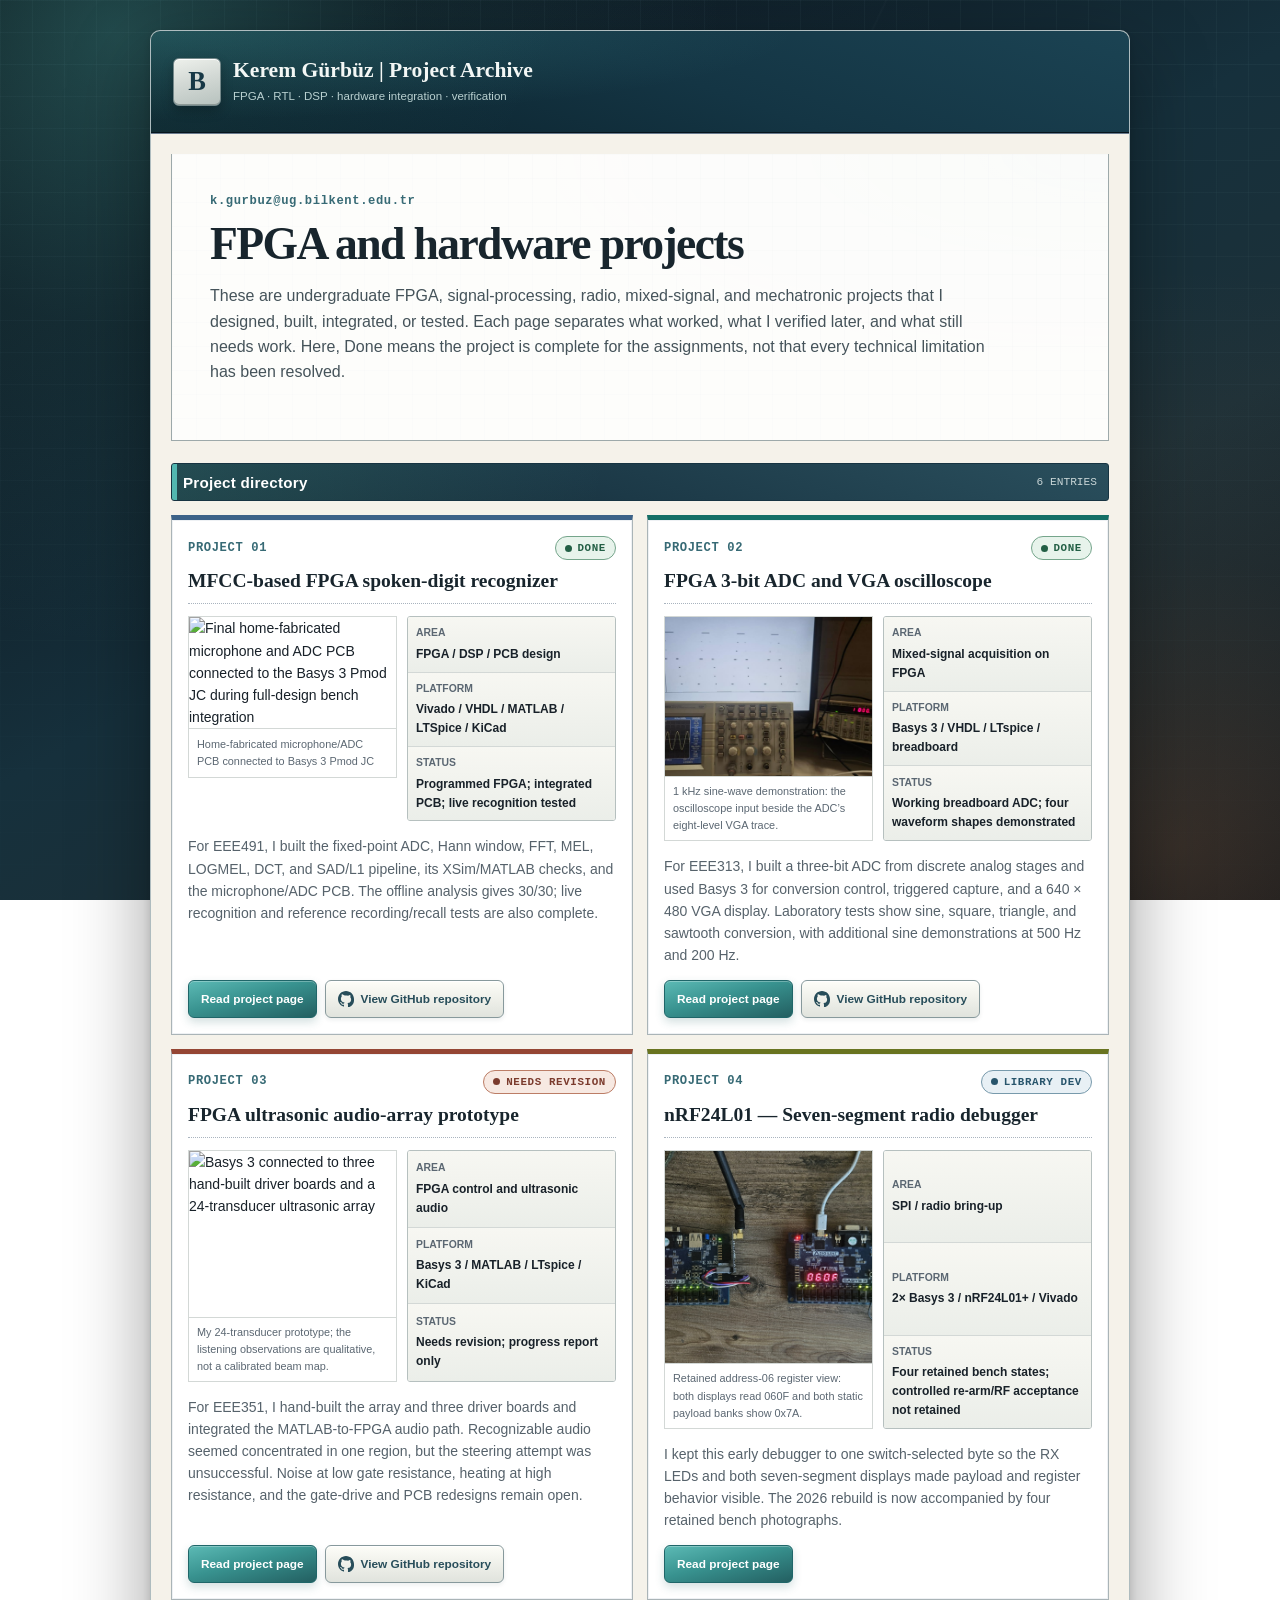
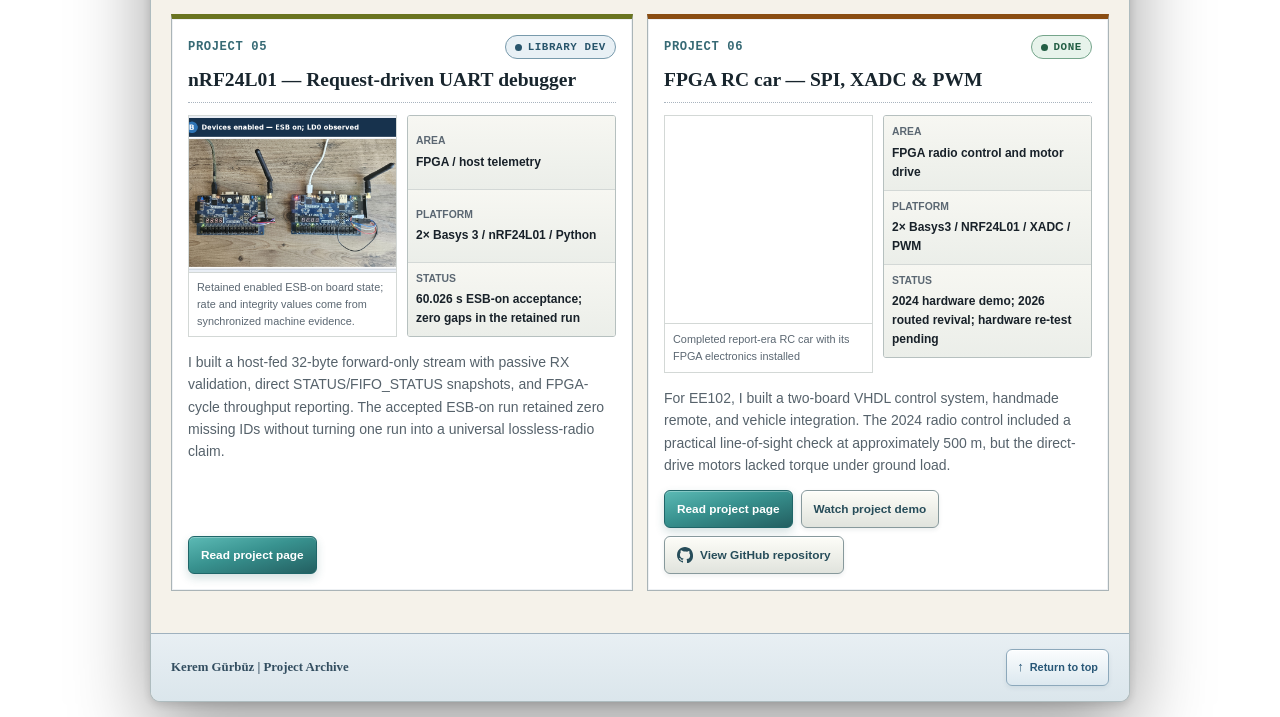
==== commit b6169847: "Correct completed MFCC work and update published report" ====
--- a/index.html
+++ b/index.html
@@ -70,13 +70,14 @@
                 <dl class="project-facts">
                   <div><dt>Area</dt><dd>FPGA / DSP / PCB design</dd></div>
                   <div><dt>Platform</dt><dd>Vivado / VHDL / MATLAB / LTSpice / KiCad</dd></div>
-                  <div><dt>Status</dt><dd>Final JC build programmed; integrated PCB; live accuracy not logged</dd></div>
+                  <div><dt>Status</dt><dd>Programmed FPGA; integrated PCB; live recognition tested</dd></div>
                 </dl>
               </div>
               <p>
                 For EEE491, I built the fixed-point ADC, Hann window, FFT, MEL, LOGMEL, DCT,
                 and SAD/L1 pipeline, its XSim/MATLAB checks, and the microphone/ADC PCB. The
-                30/30 result comes from offline analysis, not 30 live FPGA decisions.
+                offline analysis gives 30/30; live recognition and reference recording/recall tests
+                are also complete.
               </p>
               <div class="entry-actions" aria-label="MFCC project links">
                 <a class="button primary" href="projects/mfcc-project.html">Read project page</a>
